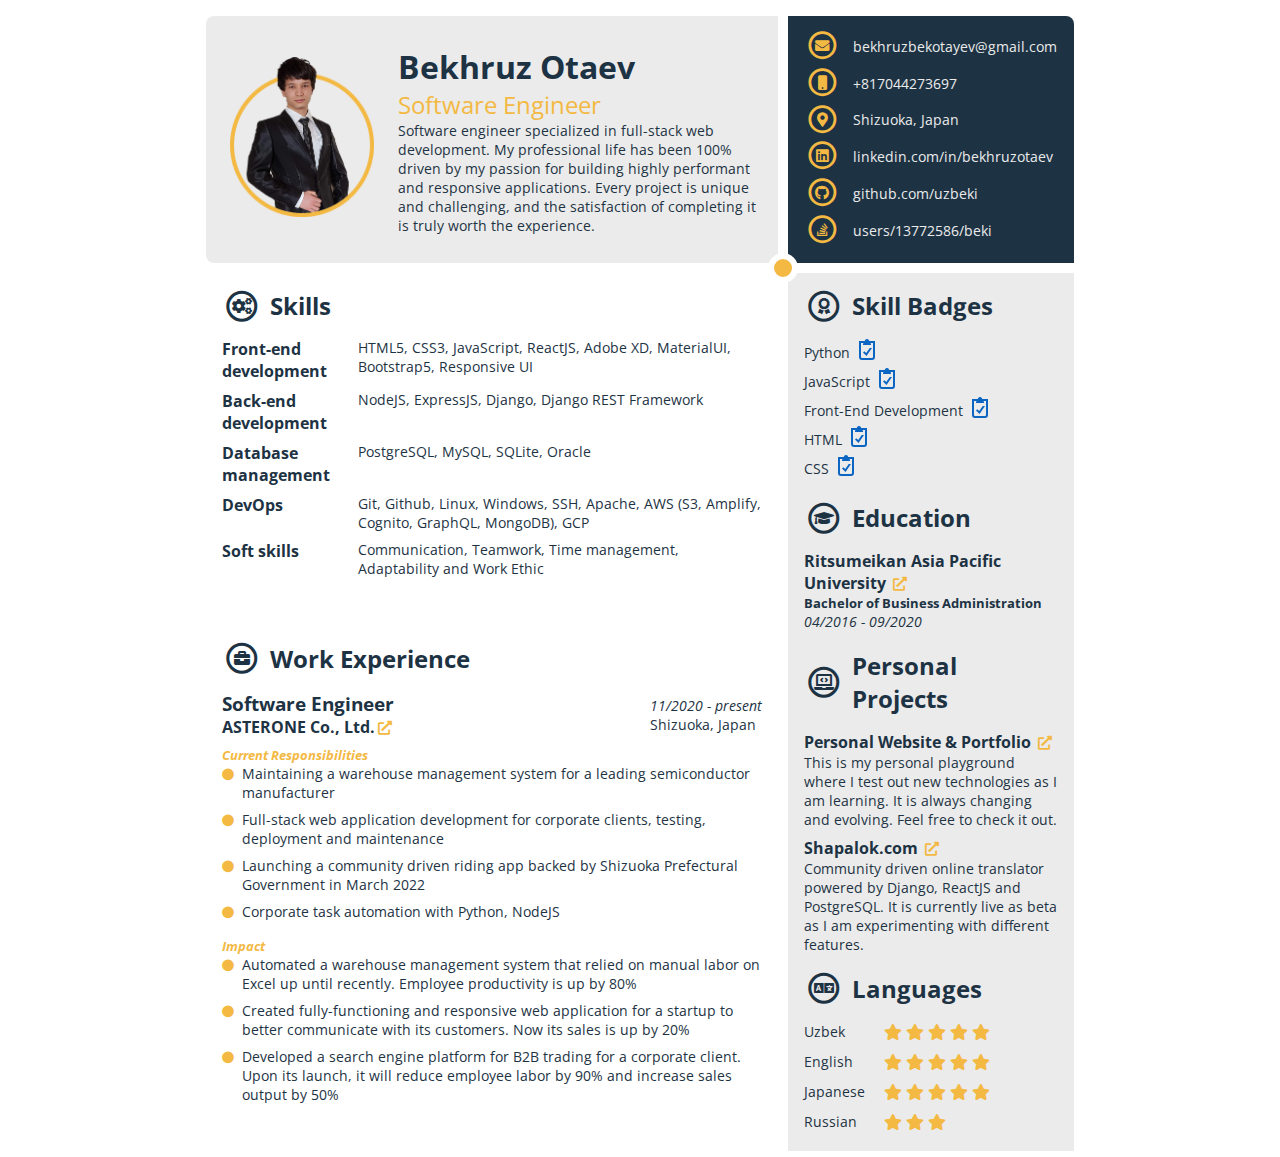
==== resume/index.html @ 45cd39f2 "resume added" ====
<!DOCTYPE html>
<html lang="en">

  <head>
    <meta charset="UTF-8">
    <meta http-equiv="X-UA-Compatible" content="IE=edge">
    <meta name="viewport" content="width=device-width, initial-scale=1.0">
    <link rel="stylesheet" href="styles.css">
    <link rel="stylesheet" media='screen' href="screen.css">
    <link rel="stylesheet" media="print" href="print.css" />
    <link rel="preconnect" href="https://fonts.googleapis.com">
    <link rel="preconnect" href="https://fonts.gstatic.com" crossorigin>
    <link href="https://fonts.googleapis.com/css2?family=Open+Sans:ital@0;1&display=swap" rel="stylesheet">
    <link rel="stylesheet" href="https://cdnjs.cloudflare.com/ajax/libs/font-awesome/5.15.4/css/all.min.css"
      integrity="sha512-1ycn6IcaQQ40/MKBW2W4Rhis/DbILU74C1vSrLJxCq57o941Ym01SwNsOMqvEBFlcgUa6xLiPY/NS5R+E6ztJQ=="
      crossorigin="anonymous" referrerpolicy="no-referrer" />
    <title>Resume</title>
  </head>

  <body>
    <main>
      <section id="top-left">
        <div class="avatar">
          <!-- <img src="assets/male-ava.jfif" alt="Bekhruz Otaev"> -->
          <img src="assets/beki_res.png" alt="Bekhruz Otaev">
        </div>
        <div class="intro">
          <h1>Bekhruz Otaev</h1>
          <h2>Software Engineer</h2>
          <p>Software engineer specialized in full-stack web development. My professional life has been 100% driven by
            my passion for building highly performant and responsive applications. Every project is unique and
            challenging, and the satisfaction of completing it is truly worth the experience. </p>
        </div>
      </section>
      <section id="top-right">
        <ul>
          <li>
            <span class="fa-stack" style="vertical-align: top;">
              <i class="far fa-circle fa-stack-2x"></i>
              <i class="fa-stack-1x fas fa-envelope"></i>
            </span>
            <a href="mailto:behruzbekotayev@gmail.com">bekhruzbekotayev@gmail.com</a>
          </li>
          <li>
            <span class="fa-stack" style="vertical-align: top;">
              <i class="far fa-circle fa-stack-2x"></i>
              <i class="fa-stack-1x fas fa-mobile"></i>
            </span>
            <a href="tel:+817044273697">+817044273697</a>
          </li>
          <li>
            <span class="fa-stack" style="vertical-align: top;">
              <i class="far fa-circle fa-stack-2x"></i>
              <i class="fa-stack-1x fas fa-map-marker-alt"></i>
            </span>
            <a target='_blank' href="https://goo.gl/maps/JwM4CLNgeMEKheoo6">Shizuoka, Japan</a>
          </li>
          <li>
            <span class="fa-stack" style="vertical-align: top;">
              <i class="far fa-circle fa-stack-2x"></i>
              <i class="fa-stack-1x fab fa-linkedin"></i>
            </span>
            <a target='_blank' href="https://www.linkedin.com/in/bekhruzotaev/">linkedin.com/in/bekhruzotaev</a>
          </li>
          <li>
            <span class="fa-stack" style="vertical-align: top;">
              <i class="far fa-circle fa-stack-2x"></i>
              <i class="fa-stack-1x fab fa-github"></i>
            </span>
            <a target='_blank' href="https://github.com/uzbeki">github.com/uzbeki</a>
          </li>
          <li>
            <span class="fa-stack" style="vertical-align: top;">
              <i class="far fa-circle fa-stack-2x"></i>
              <i class="fa-stack-1x fab fa-stack-overflow"></i>
            </span>
            <a target='_blank' href="https://stackoverflow.com/users/13772586/beki">users/13772586/beki</a>
          </li>
        </ul>
      </section>
      <section id="bottom-left">
        <div class="skills">
          <header>
            <span class="fa-stack" style="vertical-align: top;">
              <i class="far fa-circle fa-stack-2x"></i>
              <i class="fa-stack-1x fas fa-cogs"></i>
            </span>
            <h2>Skills</h2>
          </header>
          <ul>
            <li class="flex">
              <h4>Front-end development</h4>
              <p>HTML5, CSS3, JavaScript, ReactJS, Adobe XD, MaterialUI, Bootstrap5, Responsive UI</p>
            </li>
            <li class="flex">
              <h4>Back-end development</h4>
              <p>NodeJS, ExpressJS, Django, Django REST Framework</p>
            </li>
            <li class="flex">
              <h4>Database management</h4>
              <p>PostgreSQL, MySQL, SQLite, Oracle</p>
            </li>
            <li class="flex">
              <h4>DevOps</h4>
              <p>Git, Github, Linux, Windows, SSH, Apache, AWS (S3, Amplify, Cognito, GraphQL, MongoDB),
                GCP
              </p>
            </li>
            <li class="flex">
              <h4>Soft skills</h4>
              <p>Communication, Teamwork, Time management, Adaptability and Work Ethic</p>
            </li>
          </ul>
        </div>
        <div class="experiences">
          <header>
            <span class="fa-stack" style="vertical-align: top;">
              <i class="far fa-circle fa-stack-2x"></i>
              <i class="fa-stack-1x fas fa-briefcase"></i>
            </span>
            <h2>Work Experience</h2>
          </header>
          <div class="experience">
            <div class="flex-between">
              <div class="left">
                <h3>Software Engineer</h3>
                <h4><a href="http://asterone.co.jp" target='_blank'>ASTERONE Co., Ltd.</a><i
                    class="fas fa-external-link-alt fa-sm"></i></h4>
              </div>
              <div class="right">
                <div class="duration">
                  <time aria-label="startDate" datetime="2020-11-01">11/2020</time> -
                  <time aria-label="endDate" datetime="2021-11-27">present</time>
                </div>
                <p>Shizuoka, Japan</p>
              </div>
            </div>
            <div class="content">
              <div class="responsibilities">
                <h5>Current Responsibilities</h5>
                <ul>
                  <li><i class="fas fa-xs fa-circle"></i>
                    <p>Maintaining a warehouse management system for a leading semiconductor
                      manufacturer</p>
                  </li>
                  <li><i class="fas fa-xs fa-circle"></i>
                    <p>Full-stack web application development for corporate clients, testing,
                      deployment
                      and maintenance</p>
                  </li>
                  <li><i class="fas fa-xs fa-circle"></i>
                    <p>Launching a community driven riding app backed by Shizuoka Prefectural
                      Government
                      in March 2022</p>
                  </li>
                  <li><i class="fas fa-xs fa-circle"></i>
                    <p>Corporate task automation with Python, NodeJS</p>
                  </li>
                </ul>
              </div>
              <div class="impact">
                <h5>Impact</h5>
                <ul>
                  <li><i class="fas fa-xs fa-circle"></i>
                    <p>Automated a warehouse management system that relied on manual labor on Excel
                      up
                      until recently. Employee productivity is up by 80%</p>
                  </li>
                  <li><i class="fas fa-xs fa-circle"></i>
                    <p>Created fully-functioning and responsive web application for a startup to
                      better
                      communicate with its customers. Now its sales is up by 20%</p>
                  </li>
                  <li><i class="fas fa-xs fa-circle"></i>
                    <p>Developed a search engine platform for B2B trading for a corporate client.
                      Upon its launch, it will reduce employee labor by 90% and increase sales output
                      by 50%</p>
                  </li>
                </ul>
              </div>
            </div>
          </div>
        </div>
      </section>
      <section id="bottom-right">
        <div class="badges">
          <header>
            <span class="fa-stack" style="vertical-align: top;">
              <i class="far fa-circle fa-stack-2x"></i>
              <i class="fa-stack-1x fas fa-award"></i>
            </span>
            <h2>Skill Badges</h2>
          </header>
          <ul>
            <li>
              <p>Python</p>
              <span class="li-icon"><svg xmlns="http://www.w3.org/2000/svg" viewBox="0 0 24 24"
                  data-supported-dps="24x24" fill="currentColor" class="mercado-match" width="24" height="24"
                  focusable="false">
                  <path
                    d="M14.73 10H17l-5.5 8L8 14.5l1.34-1.34L11.21 15zM20 3v16a3 3 0 01-3 3H7a3 3 0 01-3-3V3h5.69l.52-1A2 2 0 0112 1a2 2 0 011.76 1l.52 1zm-2 2h-2.6l.6 1.1V7H8v-.9L8.6 5H6v14a1 1 0 001 1h10a1 1 0 001-1z">
                  </path>
                </svg>
              </span>
            </li>
            <li>
              <p>JavaScript</p>
              <span class="li-icon"><svg xmlns="http://www.w3.org/2000/svg" viewBox="0 0 24 24"
                  data-supported-dps="24x24" fill="currentColor" class="mercado-match" width="24" height="24"
                  focusable="false">
                  <path
                    d="M14.73 10H17l-5.5 8L8 14.5l1.34-1.34L11.21 15zM20 3v16a3 3 0 01-3 3H7a3 3 0 01-3-3V3h5.69l.52-1A2 2 0 0112 1a2 2 0 011.76 1l.52 1zm-2 2h-2.6l.6 1.1V7H8v-.9L8.6 5H6v14a1 1 0 001 1h10a1 1 0 001-1z">
                  </path>
                </svg>
              </span>
            </li>
            <li>
              <p>Front-End Development</p>
              <span class="li-icon"><svg xmlns="http://www.w3.org/2000/svg" viewBox="0 0 24 24"
                  data-supported-dps="24x24" fill="currentColor" class="mercado-match" width="24" height="24"
                  focusable="false">
                  <path
                    d="M14.73 10H17l-5.5 8L8 14.5l1.34-1.34L11.21 15zM20 3v16a3 3 0 01-3 3H7a3 3 0 01-3-3V3h5.69l.52-1A2 2 0 0112 1a2 2 0 011.76 1l.52 1zm-2 2h-2.6l.6 1.1V7H8v-.9L8.6 5H6v14a1 1 0 001 1h10a1 1 0 001-1z">
                  </path>
                </svg>
              </span>
            </li>
            <li>
              <p>HTML</p>
              <span class="li-icon"><svg xmlns="http://www.w3.org/2000/svg" viewBox="0 0 24 24"
                  data-supported-dps="24x24" fill="currentColor" class="mercado-match" width="24" height="24"
                  focusable="false">
                  <path
                    d="M14.73 10H17l-5.5 8L8 14.5l1.34-1.34L11.21 15zM20 3v16a3 3 0 01-3 3H7a3 3 0 01-3-3V3h5.69l.52-1A2 2 0 0112 1a2 2 0 011.76 1l.52 1zm-2 2h-2.6l.6 1.1V7H8v-.9L8.6 5H6v14a1 1 0 001 1h10a1 1 0 001-1z">
                  </path>
                </svg>
              </span>
            </li>
            <li>
              <p>CSS</p>
              <span class="li-icon"><svg xmlns="http://www.w3.org/2000/svg" viewBox="0 0 24 24"
                  data-supported-dps="24x24" fill="currentColor" class="mercado-match" width="24" height="24"
                  focusable="false">
                  <path
                    d="M14.73 10H17l-5.5 8L8 14.5l1.34-1.34L11.21 15zM20 3v16a3 3 0 01-3 3H7a3 3 0 01-3-3V3h5.69l.52-1A2 2 0 0112 1a2 2 0 011.76 1l.52 1zm-2 2h-2.6l.6 1.1V7H8v-.9L8.6 5H6v14a1 1 0 001 1h10a1 1 0 001-1z">
                  </path>
                </svg>
              </span>
            </li>
          </ul>
        </div>
        <div class="education">
          <header>
            <span class="fa-stack" style="vertical-align: top;">
              <i class="far fa-circle fa-stack-2x"></i>
              <i class="fa-stack-1x fas fa-graduation-cap"></i>
            </span>
            <h2>Education</h2>
          </header>
          <ul>
            <li>
              <h4>
                <a href="https://en.apu.ac.jp/home/" target='_blank'>Ritsumeikan Asia Pacific University</a>
                <i class="fas fa-external-link-alt fa-sm"></i>
              </h4>
              <h5>Bachelor of Business Administration</h5>
              <div class="duration">
                <time aria-label="startDate" datetime="2020-11-01">04/2016</time> -
                <time aria-label="endDate" datetime="2021-11-27">09/2020</time>
              </div>
            </li>
          </ul>
        </div>
        <div class="projects">
          <header>
            <span class="fa-stack" style="vertical-align: top;">
              <i class="far fa-circle fa-stack-2x"></i>
              <i class="fa-stack-1x fas fa-laptop-code"></i>
            </span>
            <h2>Personal Projects</h2>
          </header>
          <ul>
            <li>
              <h4>
                <a href="http://bekhruz.com" target='_blank'>Personal Website & Portfolio</a>
                <i class="fas fa-external-link-alt fa-sm"></i>
              </h4>
              <p>This is my personal playground where I test out new technologies as I am learning. It is always
                changing and evolving. Feel free to check it out.</p>
            </li>
            <li>
              <h4>
                <a href="http://shapalok.com" target='_blank'>Shapalok.com</a>
                <i class="fas fa-external-link-alt fa-sm"></i>
              </h4>
              <p>Community driven online translator powered by Django, ReactJS and PostgreSQL. It is currently live as
                beta as I am experimenting with different features.</p>
            </li>
          </ul>
        </div>
        <div class="languages">
          <header>
            <span class="fa-stack" style="vertical-align: top;">
              <i class="far fa-circle fa-stack-2x"></i>
              <i class="fa-stack-1x fas fa-language"></i>
            </span>
            <h2>Languages</h2>
          </header>
          <ul>
            <li>
              <p>Uzbek</p>
              <div class="stars">
                <i class="fas fa-star"></i>
                <i class="fas fa-star"></i>
                <i class="fas fa-star"></i>
                <i class="fas fa-star"></i>
                <i class="fas fa-star"></i>
              </div>
            </li>
            <li>
              <p>English</p>
              <div class="stars">
                <i class="fas fa-star"></i>
                <i class="fas fa-star"></i>
                <i class="fas fa-star"></i>
                <i class="fas fa-star"></i>
                <i class="fas fa-star"></i>
              </div>
            </li>
            <li>
              <p>Japanese</p>
              <div class="stars">
                <i class="fas fa-star"></i>
                <i class="fas fa-star"></i>
                <i class="fas fa-star"></i>
                <i class="fas fa-star"></i>
                <i class="fas fa-star"></i>
              </div>
            </li>
            <li>
              <p>Russian</p>
              <div class="stars">
                <i class="fas fa-star"></i>
                <i class="fas fa-star"></i>
                <i class="fas fa-star"></i>
              </div>
            </li>
          </ul>
        </div>
      </section>
    </main>
  </body>

</html>
---- resume/styles.css ----
/* css reset */
html,
body,
div,
span,
h1,
h2,
h3,
h4,
h5,
h6,
p,
a,
address,
img,
strong,
i,
ol,
ul,
li,
header,
section,
time
{
    margin: 0;
    padding: 0;
    border: 0;
    font-family: 'Open Sans', sans-serif;
    vertical-align: baseline;
    color: var(--text-darker);
}

*,
*:before,
*:after {
    box-sizing: border-box;
}

li {
    list-style: none;
}

a {
    text-decoration: none;
    color: inherit;
}

/* custom variables */
:root {
    --yellow: #F3B943;
    --light-grey: #EBEBEB;
    --dark-grey: #1D3344;
    --text-darker: #1D3344;
    --text-lighter: #838383;
    --tag-bg: #336699;
    --border-radius: 8px;
    --linkedin-color: #0a66c2;
    --space-big: 1rem;
    --font-small: 0.9rem;
}
:root[lang='ja']{
    font-size: 15px;
    font-family: 'Noto Serif JP', serif !important;
}

body {
    min-height: 100vh;
}

main {
    display: grid;
    grid-template-columns: 2fr 1fr;
    grid-template-rows: 22% 78%;
    padding: var(--space-big);
    gap: 10px;
    max-width: 900px;
    margin: 0 auto;
}

:root[lang='ja'] main{
    grid-template-rows: 24% 76%;
}
#top-left {
    display: flex;
    gap: var(--space-big);
    align-items: center;
    background-color: var(--light-grey);
    padding: var(--space-big);
    border-radius: var(--border-radius) 0 0 var(--border-radius);
    position: relative;
}

#top-left .avatar {}

#top-left .avatar img {
    width: 10rem;
    height: 10rem;
    /* border-radius: calc(var(--border-radius) * 2); */
    /* border: 3px solid var(--yellow); */
    object-fit: contain;
    
}

#top-left h1 {
    font-size: 2rem;
}

#top-left h2 {
    color: var(--yellow);
    font-weight: normal;
}

#top-left::after {
    content: '';
    display: block;
    border-radius: 50%;
    background-color: var(--yellow);
    width: 1.9rem;
    height: 1.9rem;
    position: absolute;
    border: 6px solid white;
    right: -3.5%;
    bottom: -8%;
    z-index: 1;
}


#top-right {
    background-color: var(--dark-grey);
    border-top-right-radius: var(--border-radius);
    padding: var(--space-big);
}

#top-right ul {
    display: flex;
    flex-direction: column;
    align-items: flex-start;
    gap: .5rem;
    font-size: var(--font-small);
}

#top-right ul li a {
    color: var(--light-grey);
}
#top-right ul li {
    display: flex;
    gap: 0.8rem;
    align-items: center;
}

#top-right i {
    color: var(--yellow);
}

#bottom-left {
    padding: var(--space-big);
    display: grid;
    gap: 2rem;
}

#bottom-left .skills {
    display: flex;
    flex-direction: column;
}

#bottom-left .skills ul {
    display: grid;
    gap: .5rem;
}
#bottom-left .skills .flex {
    display: flex;
    gap: 0.5rem;
    align-items: flex-start;
}

#bottom-left .content {
    display: grid;
    gap: var(--space-big);
}
.duration {
    font-size: var(--font-small);
    font-style: italic;
    /* color: var(--yellow); */
}
#bottom-left .content h5{
    font-style: italic;
    color: var(--yellow);
}
#bottom-left ul,
.projects ul {
    display: flex;
    flex-direction: column;
    gap: .5rem;
    
}
#bottom-left ul li{
    display: flex;
    gap: 0.5rem;
    align-items: baseline;
}
#bottom-left ul li i{
    color: var(--yellow);
}
#bottom-left ul li p{
    display: inline;
}
.experience {
    display: grid;
    gap: .5rem;
}
.flex-between{
    display: flex;
    justify-content: space-between;
    align-items: baseline;
}
.flex h4 {
    width: 8rem;
    flex-shrink: 0;
}

header {
    display: flex;
    gap: 0.5rem;
    align-items: center;
    margin-bottom: var(--space-big);
}
.fa-external-link-alt{
    margin: 0 .2rem;
    color: var(--yellow);
}




#bottom-right {
    background-color: var(--light-grey);
    padding: var(--space-big);
    display: grid;
    gap: var(--space-big);
}

#bottom-right .badges ul li {
    display: flex;
    gap: 0.3rem;
    align-items: center;
}

#bottom-right ul li svg {
    color: var(--linkedin-color);
}

#bottom-right .languages ul {
    display: grid;
    gap: 0.5rem;
}
#bottom-right .languages ul li{
    display: flex;
    align-items: center;
}
#bottom-right .languages ul li p{
    width: 5rem;
}
#bottom-right .languages ul li i{
    color: var(--yellow);
}

p {
    font-size: var(--font-small);
}
---- resume/screen.css ----
/* custom variables */
:root {
    font-size: 16px;
    
}
---- resume/print.css ----
/* custom variables */
:root {
    font-size: 14px;
}
#top-left::after {
    width: 2.3rem;
    right: -4.2%;
    bottom: -9%;
    height: 2.3rem;
}
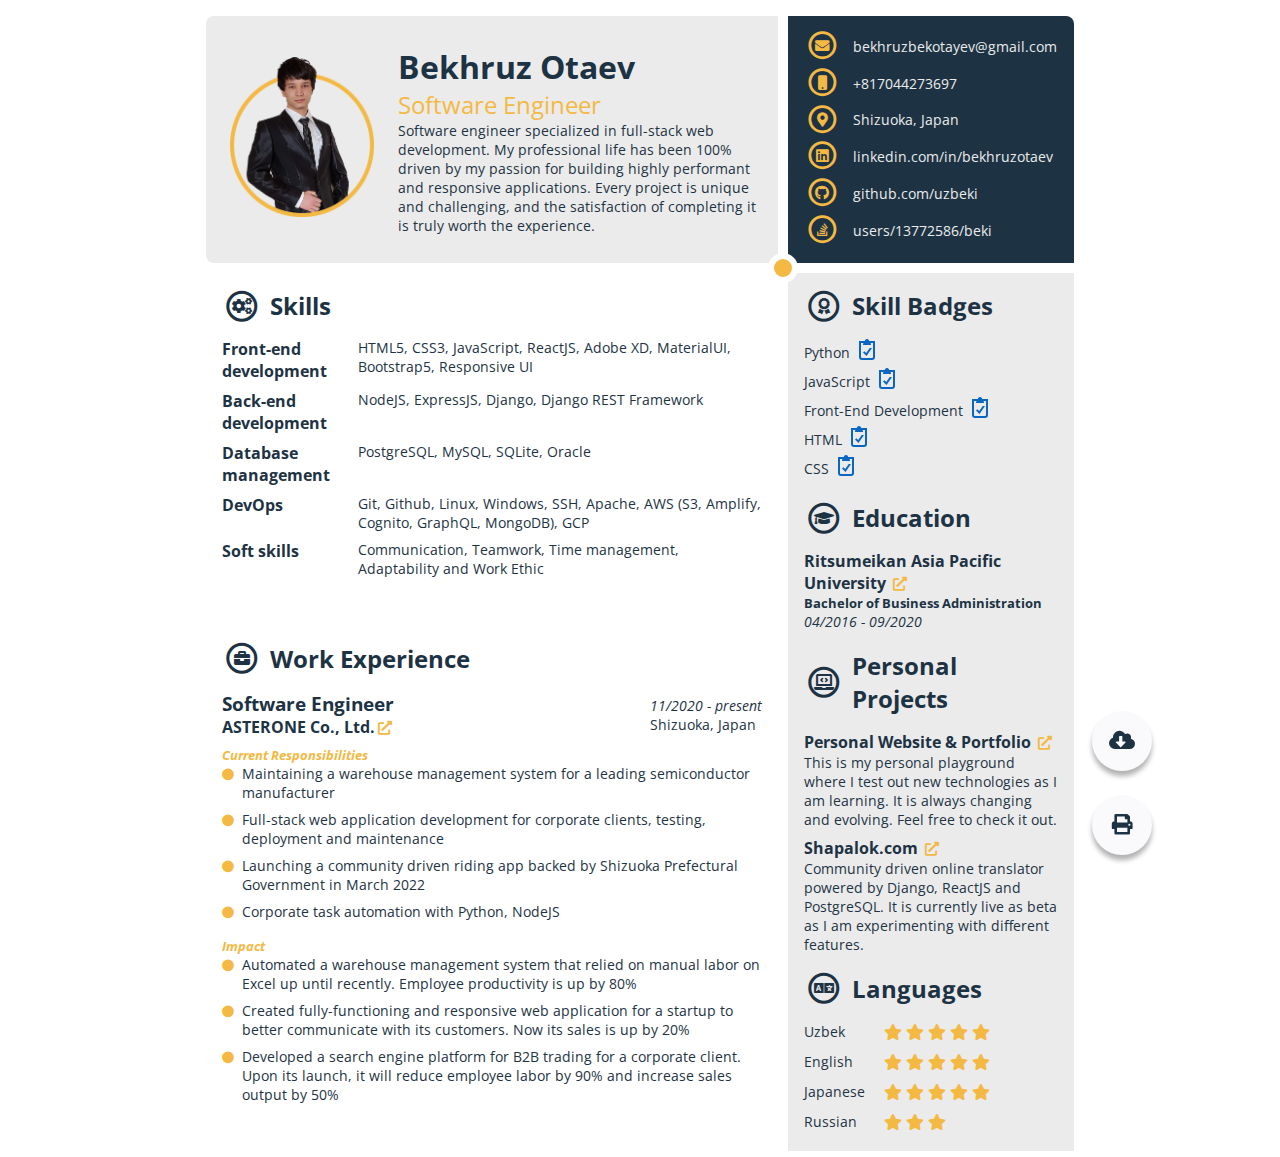
==== commit 50c17cb8: "resume page changed" ====
--- a/resume/index.html
+++ b/resume/index.html
@@ -1,354 +1,363 @@
-<!DOCTYPE html>
-<html lang="en">
-
-  <head>
-    <meta charset="UTF-8">
-    <meta http-equiv="X-UA-Compatible" content="IE=edge">
-    <meta name="viewport" content="width=device-width, initial-scale=1.0">
-    <link rel="stylesheet" href="styles.css">
-    <link rel="stylesheet" media='screen' href="screen.css">
-    <link rel="stylesheet" media="print" href="print.css" />
-    <link rel="preconnect" href="https://fonts.googleapis.com">
-    <link rel="preconnect" href="https://fonts.gstatic.com" crossorigin>
-    <link href="https://fonts.googleapis.com/css2?family=Open+Sans:ital@0;1&display=swap" rel="stylesheet">
-    <link rel="stylesheet" href="https://cdnjs.cloudflare.com/ajax/libs/font-awesome/5.15.4/css/all.min.css"
-      integrity="sha512-1ycn6IcaQQ40/MKBW2W4Rhis/DbILU74C1vSrLJxCq57o941Ym01SwNsOMqvEBFlcgUa6xLiPY/NS5R+E6ztJQ=="
-      crossorigin="anonymous" referrerpolicy="no-referrer" />
-    <title>Resume</title>
-  </head>
-
-  <body>
-    <main>
-      <section id="top-left">
-        <div class="avatar">
-          <!-- <img src="assets/male-ava.jfif" alt="Bekhruz Otaev"> -->
-          <img src="assets/beki_res.png" alt="Bekhruz Otaev">
-        </div>
-        <div class="intro">
-          <h1>Bekhruz Otaev</h1>
-          <h2>Software Engineer</h2>
-          <p>Software engineer specialized in full-stack web development. My professional life has been 100% driven by
-            my passion for building highly performant and responsive applications. Every project is unique and
-            challenging, and the satisfaction of completing it is truly worth the experience. </p>
-        </div>
-      </section>
-      <section id="top-right">
-        <ul>
-          <li>
-            <span class="fa-stack" style="vertical-align: top;">
-              <i class="far fa-circle fa-stack-2x"></i>
-              <i class="fa-stack-1x fas fa-envelope"></i>
-            </span>
-            <a href="mailto:behruzbekotayev@gmail.com">bekhruzbekotayev@gmail.com</a>
-          </li>
-          <li>
-            <span class="fa-stack" style="vertical-align: top;">
-              <i class="far fa-circle fa-stack-2x"></i>
-              <i class="fa-stack-1x fas fa-mobile"></i>
-            </span>
-            <a href="tel:+817044273697">+817044273697</a>
-          </li>
-          <li>
-            <span class="fa-stack" style="vertical-align: top;">
-              <i class="far fa-circle fa-stack-2x"></i>
-              <i class="fa-stack-1x fas fa-map-marker-alt"></i>
-            </span>
-            <a target='_blank' href="https://goo.gl/maps/JwM4CLNgeMEKheoo6">Shizuoka, Japan</a>
-          </li>
-          <li>
-            <span class="fa-stack" style="vertical-align: top;">
-              <i class="far fa-circle fa-stack-2x"></i>
-              <i class="fa-stack-1x fab fa-linkedin"></i>
-            </span>
-            <a target='_blank' href="https://www.linkedin.com/in/bekhruzotaev/">linkedin.com/in/bekhruzotaev</a>
-          </li>
-          <li>
-            <span class="fa-stack" style="vertical-align: top;">
-              <i class="far fa-circle fa-stack-2x"></i>
-              <i class="fa-stack-1x fab fa-github"></i>
-            </span>
-            <a target='_blank' href="https://github.com/uzbeki">github.com/uzbeki</a>
-          </li>
-          <li>
-            <span class="fa-stack" style="vertical-align: top;">
-              <i class="far fa-circle fa-stack-2x"></i>
-              <i class="fa-stack-1x fab fa-stack-overflow"></i>
-            </span>
-            <a target='_blank' href="https://stackoverflow.com/users/13772586/beki">users/13772586/beki</a>
-          </li>
-        </ul>
-      </section>
-      <section id="bottom-left">
-        <div class="skills">
-          <header>
-            <span class="fa-stack" style="vertical-align: top;">
-              <i class="far fa-circle fa-stack-2x"></i>
-              <i class="fa-stack-1x fas fa-cogs"></i>
-            </span>
-            <h2>Skills</h2>
-          </header>
-          <ul>
-            <li class="flex">
-              <h4>Front-end development</h4>
-              <p>HTML5, CSS3, JavaScript, ReactJS, Adobe XD, MaterialUI, Bootstrap5, Responsive UI</p>
-            </li>
-            <li class="flex">
-              <h4>Back-end development</h4>
-              <p>NodeJS, ExpressJS, Django, Django REST Framework</p>
-            </li>
-            <li class="flex">
-              <h4>Database management</h4>
-              <p>PostgreSQL, MySQL, SQLite, Oracle</p>
-            </li>
-            <li class="flex">
-              <h4>DevOps</h4>
-              <p>Git, Github, Linux, Windows, SSH, Apache, AWS (S3, Amplify, Cognito, GraphQL, MongoDB),
-                GCP
-              </p>
-            </li>
-            <li class="flex">
-              <h4>Soft skills</h4>
-              <p>Communication, Teamwork, Time management, Adaptability and Work Ethic</p>
-            </li>
-          </ul>
-        </div>
-        <div class="experiences">
-          <header>
-            <span class="fa-stack" style="vertical-align: top;">
-              <i class="far fa-circle fa-stack-2x"></i>
-              <i class="fa-stack-1x fas fa-briefcase"></i>
-            </span>
-            <h2>Work Experience</h2>
-          </header>
-          <div class="experience">
-            <div class="flex-between">
-              <div class="left">
-                <h3>Software Engineer</h3>
-                <h4><a href="http://asterone.co.jp" target='_blank'>ASTERONE Co., Ltd.</a><i
-                    class="fas fa-external-link-alt fa-sm"></i></h4>
-              </div>
-              <div class="right">
-                <div class="duration">
-                  <time aria-label="startDate" datetime="2020-11-01">11/2020</time> -
-                  <time aria-label="endDate" datetime="2021-11-27">present</time>
-                </div>
-                <p>Shizuoka, Japan</p>
-              </div>
-            </div>
-            <div class="content">
-              <div class="responsibilities">
-                <h5>Current Responsibilities</h5>
-                <ul>
-                  <li><i class="fas fa-xs fa-circle"></i>
-                    <p>Maintaining a warehouse management system for a leading semiconductor
-                      manufacturer</p>
-                  </li>
-                  <li><i class="fas fa-xs fa-circle"></i>
-                    <p>Full-stack web application development for corporate clients, testing,
-                      deployment
-                      and maintenance</p>
-                  </li>
-                  <li><i class="fas fa-xs fa-circle"></i>
-                    <p>Launching a community driven riding app backed by Shizuoka Prefectural
-                      Government
-                      in March 2022</p>
-                  </li>
-                  <li><i class="fas fa-xs fa-circle"></i>
-                    <p>Corporate task automation with Python, NodeJS</p>
-                  </li>
-                </ul>
-              </div>
-              <div class="impact">
-                <h5>Impact</h5>
-                <ul>
-                  <li><i class="fas fa-xs fa-circle"></i>
-                    <p>Automated a warehouse management system that relied on manual labor on Excel
-                      up
-                      until recently. Employee productivity is up by 80%</p>
-                  </li>
-                  <li><i class="fas fa-xs fa-circle"></i>
-                    <p>Created fully-functioning and responsive web application for a startup to
-                      better
-                      communicate with its customers. Now its sales is up by 20%</p>
-                  </li>
-                  <li><i class="fas fa-xs fa-circle"></i>
-                    <p>Developed a search engine platform for B2B trading for a corporate client.
-                      Upon its launch, it will reduce employee labor by 90% and increase sales output
-                      by 50%</p>
-                  </li>
-                </ul>
-              </div>
-            </div>
-          </div>
-        </div>
-      </section>
-      <section id="bottom-right">
-        <div class="badges">
-          <header>
-            <span class="fa-stack" style="vertical-align: top;">
-              <i class="far fa-circle fa-stack-2x"></i>
-              <i class="fa-stack-1x fas fa-award"></i>
-            </span>
-            <h2>Skill Badges</h2>
-          </header>
-          <ul>
-            <li>
-              <p>Python</p>
-              <span class="li-icon"><svg xmlns="http://www.w3.org/2000/svg" viewBox="0 0 24 24"
-                  data-supported-dps="24x24" fill="currentColor" class="mercado-match" width="24" height="24"
-                  focusable="false">
-                  <path
-                    d="M14.73 10H17l-5.5 8L8 14.5l1.34-1.34L11.21 15zM20 3v16a3 3 0 01-3 3H7a3 3 0 01-3-3V3h5.69l.52-1A2 2 0 0112 1a2 2 0 011.76 1l.52 1zm-2 2h-2.6l.6 1.1V7H8v-.9L8.6 5H6v14a1 1 0 001 1h10a1 1 0 001-1z">
-                  </path>
-                </svg>
-              </span>
-            </li>
-            <li>
-              <p>JavaScript</p>
-              <span class="li-icon"><svg xmlns="http://www.w3.org/2000/svg" viewBox="0 0 24 24"
-                  data-supported-dps="24x24" fill="currentColor" class="mercado-match" width="24" height="24"
-                  focusable="false">
-                  <path
-                    d="M14.73 10H17l-5.5 8L8 14.5l1.34-1.34L11.21 15zM20 3v16a3 3 0 01-3 3H7a3 3 0 01-3-3V3h5.69l.52-1A2 2 0 0112 1a2 2 0 011.76 1l.52 1zm-2 2h-2.6l.6 1.1V7H8v-.9L8.6 5H6v14a1 1 0 001 1h10a1 1 0 001-1z">
-                  </path>
-                </svg>
-              </span>
-            </li>
-            <li>
-              <p>Front-End Development</p>
-              <span class="li-icon"><svg xmlns="http://www.w3.org/2000/svg" viewBox="0 0 24 24"
-                  data-supported-dps="24x24" fill="currentColor" class="mercado-match" width="24" height="24"
-                  focusable="false">
-                  <path
-                    d="M14.73 10H17l-5.5 8L8 14.5l1.34-1.34L11.21 15zM20 3v16a3 3 0 01-3 3H7a3 3 0 01-3-3V3h5.69l.52-1A2 2 0 0112 1a2 2 0 011.76 1l.52 1zm-2 2h-2.6l.6 1.1V7H8v-.9L8.6 5H6v14a1 1 0 001 1h10a1 1 0 001-1z">
-                  </path>
-                </svg>
-              </span>
-            </li>
-            <li>
-              <p>HTML</p>
-              <span class="li-icon"><svg xmlns="http://www.w3.org/2000/svg" viewBox="0 0 24 24"
-                  data-supported-dps="24x24" fill="currentColor" class="mercado-match" width="24" height="24"
-                  focusable="false">
-                  <path
-                    d="M14.73 10H17l-5.5 8L8 14.5l1.34-1.34L11.21 15zM20 3v16a3 3 0 01-3 3H7a3 3 0 01-3-3V3h5.69l.52-1A2 2 0 0112 1a2 2 0 011.76 1l.52 1zm-2 2h-2.6l.6 1.1V7H8v-.9L8.6 5H6v14a1 1 0 001 1h10a1 1 0 001-1z">
-                  </path>
-                </svg>
-              </span>
-            </li>
-            <li>
-              <p>CSS</p>
-              <span class="li-icon"><svg xmlns="http://www.w3.org/2000/svg" viewBox="0 0 24 24"
-                  data-supported-dps="24x24" fill="currentColor" class="mercado-match" width="24" height="24"
-                  focusable="false">
-                  <path
-                    d="M14.73 10H17l-5.5 8L8 14.5l1.34-1.34L11.21 15zM20 3v16a3 3 0 01-3 3H7a3 3 0 01-3-3V3h5.69l.52-1A2 2 0 0112 1a2 2 0 011.76 1l.52 1zm-2 2h-2.6l.6 1.1V7H8v-.9L8.6 5H6v14a1 1 0 001 1h10a1 1 0 001-1z">
-                  </path>
-                </svg>
-              </span>
-            </li>
-          </ul>
-        </div>
-        <div class="education">
-          <header>
-            <span class="fa-stack" style="vertical-align: top;">
-              <i class="far fa-circle fa-stack-2x"></i>
-              <i class="fa-stack-1x fas fa-graduation-cap"></i>
-            </span>
-            <h2>Education</h2>
-          </header>
-          <ul>
-            <li>
-              <h4>
-                <a href="https://en.apu.ac.jp/home/" target='_blank'>Ritsumeikan Asia Pacific University</a>
-                <i class="fas fa-external-link-alt fa-sm"></i>
-              </h4>
-              <h5>Bachelor of Business Administration</h5>
-              <div class="duration">
-                <time aria-label="startDate" datetime="2020-11-01">04/2016</time> -
-                <time aria-label="endDate" datetime="2021-11-27">09/2020</time>
-              </div>
-            </li>
-          </ul>
-        </div>
-        <div class="projects">
-          <header>
-            <span class="fa-stack" style="vertical-align: top;">
-              <i class="far fa-circle fa-stack-2x"></i>
-              <i class="fa-stack-1x fas fa-laptop-code"></i>
-            </span>
-            <h2>Personal Projects</h2>
-          </header>
-          <ul>
-            <li>
-              <h4>
-                <a href="http://bekhruz.com" target='_blank'>Personal Website & Portfolio</a>
-                <i class="fas fa-external-link-alt fa-sm"></i>
-              </h4>
-              <p>This is my personal playground where I test out new technologies as I am learning. It is always
-                changing and evolving. Feel free to check it out.</p>
-            </li>
-            <li>
-              <h4>
-                <a href="http://shapalok.com" target='_blank'>Shapalok.com</a>
-                <i class="fas fa-external-link-alt fa-sm"></i>
-              </h4>
-              <p>Community driven online translator powered by Django, ReactJS and PostgreSQL. It is currently live as
-                beta as I am experimenting with different features.</p>
-            </li>
-          </ul>
-        </div>
-        <div class="languages">
-          <header>
-            <span class="fa-stack" style="vertical-align: top;">
-              <i class="far fa-circle fa-stack-2x"></i>
-              <i class="fa-stack-1x fas fa-language"></i>
-            </span>
-            <h2>Languages</h2>
-          </header>
-          <ul>
-            <li>
-              <p>Uzbek</p>
-              <div class="stars">
-                <i class="fas fa-star"></i>
-                <i class="fas fa-star"></i>
-                <i class="fas fa-star"></i>
-                <i class="fas fa-star"></i>
-                <i class="fas fa-star"></i>
-              </div>
-            </li>
-            <li>
-              <p>English</p>
-              <div class="stars">
-                <i class="fas fa-star"></i>
-                <i class="fas fa-star"></i>
-                <i class="fas fa-star"></i>
-                <i class="fas fa-star"></i>
-                <i class="fas fa-star"></i>
-              </div>
-            </li>
-            <li>
-              <p>Japanese</p>
-              <div class="stars">
-                <i class="fas fa-star"></i>
-                <i class="fas fa-star"></i>
-                <i class="fas fa-star"></i>
-                <i class="fas fa-star"></i>
-                <i class="fas fa-star"></i>
-              </div>
-            </li>
-            <li>
-              <p>Russian</p>
-              <div class="stars">
-                <i class="fas fa-star"></i>
-                <i class="fas fa-star"></i>
-                <i class="fas fa-star"></i>
-              </div>
-            </li>
-          </ul>
-        </div>
-      </section>
-    </main>
-  </body>
-
-</html>
+<!DOCTYPE html>
+<html lang="en">
+
+  <head>
+    <meta charset="UTF-8">
+    <meta http-equiv="X-UA-Compatible" content="IE=edge">
+    <meta name="viewport" content="width=device-width, initial-scale=1.0">
+    <link rel="stylesheet" href="styles.css">
+    <link rel="stylesheet" media='screen' href="screen.css">
+    <link rel="stylesheet" media="print" href="print.css" />
+    <link rel="preconnect" href="https://fonts.googleapis.com">
+    <link rel="preconnect" href="https://fonts.gstatic.com" crossorigin>
+    <link href="https://fonts.googleapis.com/css2?family=Open+Sans:ital@0;1&display=swap" rel="stylesheet">
+    <link rel="stylesheet" href="https://cdnjs.cloudflare.com/ajax/libs/font-awesome/5.15.4/css/all.min.css"
+      integrity="sha512-1ycn6IcaQQ40/MKBW2W4Rhis/DbILU74C1vSrLJxCq57o941Ym01SwNsOMqvEBFlcgUa6xLiPY/NS5R+E6ztJQ=="
+      crossorigin="anonymous" referrerpolicy="no-referrer" />
+    <title>Resume</title>
+  </head>
+
+  <body>
+    <main>
+      <section id="top-left">
+        <div class="avatar">
+          <!-- <img src="assets/male-ava.jfif" alt="Bekhruz Otaev"> -->
+          <img src="assets/beki_res.png" alt="Bekhruz Otaev">
+        </div>
+        <div class="intro">
+          <h1>Bekhruz Otaev</h1>
+          <h2>Software Engineer</h2>
+          <p>Software engineer specialized in full-stack web development. My professional life has been 100% driven by
+            my passion for building highly performant and responsive applications. Every project is unique and
+            challenging, and the satisfaction of completing it is truly worth the experience. </p>
+        </div>
+      </section>
+      <section id="top-right">
+        <ul>
+          <li>
+            <span class="fa-stack" style="vertical-align: top;">
+              <i class="far fa-circle fa-stack-2x"></i>
+              <i class="fa-stack-1x fas fa-envelope"></i>
+            </span>
+            <a href="mailto:behruzbekotayev@gmail.com">bekhruzbekotayev@gmail.com</a>
+          </li>
+          <li>
+            <span class="fa-stack" style="vertical-align: top;">
+              <i class="far fa-circle fa-stack-2x"></i>
+              <i class="fa-stack-1x fas fa-mobile"></i>
+            </span>
+            <a href="tel:+817044273697">+817044273697</a>
+          </li>
+          <li>
+            <span class="fa-stack" style="vertical-align: top;">
+              <i class="far fa-circle fa-stack-2x"></i>
+              <i class="fa-stack-1x fas fa-map-marker-alt"></i>
+            </span>
+            <a target='_blank' href="https://goo.gl/maps/JwM4CLNgeMEKheoo6">Shizuoka, Japan</a>
+          </li>
+          <li>
+            <span class="fa-stack" style="vertical-align: top;">
+              <i class="far fa-circle fa-stack-2x"></i>
+              <i class="fa-stack-1x fab fa-linkedin"></i>
+            </span>
+            <a target='_blank' href="https://www.linkedin.com/in/bekhruzotaev/">linkedin.com/in/bekhruzotaev</a>
+          </li>
+          <li>
+            <span class="fa-stack" style="vertical-align: top;">
+              <i class="far fa-circle fa-stack-2x"></i>
+              <i class="fa-stack-1x fab fa-github"></i>
+            </span>
+            <a target='_blank' href="https://github.com/uzbeki">github.com/uzbeki</a>
+          </li>
+          <li>
+            <span class="fa-stack" style="vertical-align: top;">
+              <i class="far fa-circle fa-stack-2x"></i>
+              <i class="fa-stack-1x fab fa-stack-overflow"></i>
+            </span>
+            <a target='_blank' href="https://stackoverflow.com/users/13772586/beki">users/13772586/beki</a>
+          </li>
+        </ul>
+      </section>
+      <section id="bottom-left">
+        <div class="skills">
+          <header>
+            <span class="fa-stack" style="vertical-align: top;">
+              <i class="far fa-circle fa-stack-2x"></i>
+              <i class="fa-stack-1x fas fa-cogs"></i>
+            </span>
+            <h2>Skills</h2>
+          </header>
+          <ul>
+            <li class="flex">
+              <h4>Front-end development</h4>
+              <p>HTML5, CSS3, JavaScript, ReactJS, Adobe XD, MaterialUI, Bootstrap5, Responsive UI</p>
+            </li>
+            <li class="flex">
+              <h4>Back-end development</h4>
+              <p>NodeJS, ExpressJS, Django, Django REST Framework</p>
+            </li>
+            <li class="flex">
+              <h4>Database management</h4>
+              <p>PostgreSQL, MySQL, SQLite, Oracle</p>
+            </li>
+            <li class="flex">
+              <h4>DevOps</h4>
+              <p>Git, Github, Linux, Windows, SSH, Apache, AWS (S3, Amplify, Cognito, GraphQL, MongoDB),
+                GCP
+              </p>
+            </li>
+            <li class="flex">
+              <h4>Soft skills</h4>
+              <p>Communication, Teamwork, Time management, Adaptability and Work Ethic</p>
+            </li>
+          </ul>
+        </div>
+        <div class="experiences">
+          <header>
+            <span class="fa-stack" style="vertical-align: top;">
+              <i class="far fa-circle fa-stack-2x"></i>
+              <i class="fa-stack-1x fas fa-briefcase"></i>
+            </span>
+            <h2>Work Experience</h2>
+          </header>
+          <div class="experience">
+            <div class="flex-between">
+              <div class="left">
+                <h3>Software Engineer</h3>
+                <h4><a href="http://asterone.co.jp" target='_blank'>ASTERONE Co., Ltd.</a><i
+                    class="fas fa-external-link-alt fa-sm"></i></h4>
+              </div>
+              <div class="right">
+                <div class="duration">
+                  <time aria-label="startDate" datetime="2020-11-01">11/2020</time> -
+                  <time aria-label="endDate" datetime="2021-11-27">present</time>
+                </div>
+                <p>Shizuoka, Japan</p>
+              </div>
+            </div>
+            <div class="content">
+              <div class="responsibilities">
+                <h5>Current Responsibilities</h5>
+                <ul>
+                  <li><i class="fas fa-xs fa-circle"></i>
+                    <p>Maintaining a warehouse management system for a leading semiconductor
+                      manufacturer</p>
+                  </li>
+                  <li><i class="fas fa-xs fa-circle"></i>
+                    <p>Full-stack web application development for corporate clients, testing,
+                      deployment
+                      and maintenance</p>
+                  </li>
+                  <li><i class="fas fa-xs fa-circle"></i>
+                    <p>Launching a community driven riding app backed by Shizuoka Prefectural
+                      Government
+                      in March 2022</p>
+                  </li>
+                  <li><i class="fas fa-xs fa-circle"></i>
+                    <p>Corporate task automation with Python, NodeJS</p>
+                  </li>
+                </ul>
+              </div>
+              <div class="impact">
+                <h5>Impact</h5>
+                <ul>
+                  <li><i class="fas fa-xs fa-circle"></i>
+                    <p>Automated a warehouse management system that relied on manual labor on Excel
+                      up
+                      until recently. Employee productivity is up by 80%</p>
+                  </li>
+                  <li><i class="fas fa-xs fa-circle"></i>
+                    <p>Created fully-functioning and responsive web application for a startup to
+                      better
+                      communicate with its customers. Now its sales is up by 20%</p>
+                  </li>
+                  <li><i class="fas fa-xs fa-circle"></i>
+                    <p>Developed a search engine platform for B2B trading for a corporate client.
+                      Upon its launch, it will reduce employee labor by 90% and increase sales output
+                      by 50%</p>
+                  </li>
+                </ul>
+              </div>
+            </div>
+          </div>
+        </div>
+      </section>
+      <section id="bottom-right">
+        <div class="badges">
+          <header>
+            <span class="fa-stack" style="vertical-align: top;">
+              <i class="far fa-circle fa-stack-2x"></i>
+              <i class="fa-stack-1x fas fa-award"></i>
+            </span>
+            <h2>Skill Badges</h2>
+          </header>
+          <ul>
+            <li>
+              <p>Python</p>
+              <span class="li-icon"><svg xmlns="http://www.w3.org/2000/svg" viewBox="0 0 24 24"
+                  data-supported-dps="24x24" fill="currentColor" class="mercado-match" width="24" height="24"
+                  focusable="false">
+                  <path
+                    d="M14.73 10H17l-5.5 8L8 14.5l1.34-1.34L11.21 15zM20 3v16a3 3 0 01-3 3H7a3 3 0 01-3-3V3h5.69l.52-1A2 2 0 0112 1a2 2 0 011.76 1l.52 1zm-2 2h-2.6l.6 1.1V7H8v-.9L8.6 5H6v14a1 1 0 001 1h10a1 1 0 001-1z">
+                  </path>
+                </svg>
+              </span>
+            </li>
+            <li>
+              <p>JavaScript</p>
+              <span class="li-icon"><svg xmlns="http://www.w3.org/2000/svg" viewBox="0 0 24 24"
+                  data-supported-dps="24x24" fill="currentColor" class="mercado-match" width="24" height="24"
+                  focusable="false">
+                  <path
+                    d="M14.73 10H17l-5.5 8L8 14.5l1.34-1.34L11.21 15zM20 3v16a3 3 0 01-3 3H7a3 3 0 01-3-3V3h5.69l.52-1A2 2 0 0112 1a2 2 0 011.76 1l.52 1zm-2 2h-2.6l.6 1.1V7H8v-.9L8.6 5H6v14a1 1 0 001 1h10a1 1 0 001-1z">
+                  </path>
+                </svg>
+              </span>
+            </li>
+            <li>
+              <p>Front-End Development</p>
+              <span class="li-icon"><svg xmlns="http://www.w3.org/2000/svg" viewBox="0 0 24 24"
+                  data-supported-dps="24x24" fill="currentColor" class="mercado-match" width="24" height="24"
+                  focusable="false">
+                  <path
+                    d="M14.73 10H17l-5.5 8L8 14.5l1.34-1.34L11.21 15zM20 3v16a3 3 0 01-3 3H7a3 3 0 01-3-3V3h5.69l.52-1A2 2 0 0112 1a2 2 0 011.76 1l.52 1zm-2 2h-2.6l.6 1.1V7H8v-.9L8.6 5H6v14a1 1 0 001 1h10a1 1 0 001-1z">
+                  </path>
+                </svg>
+              </span>
+            </li>
+            <li>
+              <p>HTML</p>
+              <span class="li-icon"><svg xmlns="http://www.w3.org/2000/svg" viewBox="0 0 24 24"
+                  data-supported-dps="24x24" fill="currentColor" class="mercado-match" width="24" height="24"
+                  focusable="false">
+                  <path
+                    d="M14.73 10H17l-5.5 8L8 14.5l1.34-1.34L11.21 15zM20 3v16a3 3 0 01-3 3H7a3 3 0 01-3-3V3h5.69l.52-1A2 2 0 0112 1a2 2 0 011.76 1l.52 1zm-2 2h-2.6l.6 1.1V7H8v-.9L8.6 5H6v14a1 1 0 001 1h10a1 1 0 001-1z">
+                  </path>
+                </svg>
+              </span>
+            </li>
+            <li>
+              <p>CSS</p>
+              <span class="li-icon"><svg xmlns="http://www.w3.org/2000/svg" viewBox="0 0 24 24"
+                  data-supported-dps="24x24" fill="currentColor" class="mercado-match" width="24" height="24"
+                  focusable="false">
+                  <path
+                    d="M14.73 10H17l-5.5 8L8 14.5l1.34-1.34L11.21 15zM20 3v16a3 3 0 01-3 3H7a3 3 0 01-3-3V3h5.69l.52-1A2 2 0 0112 1a2 2 0 011.76 1l.52 1zm-2 2h-2.6l.6 1.1V7H8v-.9L8.6 5H6v14a1 1 0 001 1h10a1 1 0 001-1z">
+                  </path>
+                </svg>
+              </span>
+            </li>
+          </ul>
+        </div>
+        <div class="education">
+          <header>
+            <span class="fa-stack" style="vertical-align: top;">
+              <i class="far fa-circle fa-stack-2x"></i>
+              <i class="fa-stack-1x fas fa-graduation-cap"></i>
+            </span>
+            <h2>Education</h2>
+          </header>
+          <ul>
+            <li>
+              <h4>
+                <a href="https://en.apu.ac.jp/home/" target='_blank'>Ritsumeikan Asia Pacific University</a>
+                <i class="fas fa-external-link-alt fa-sm"></i>
+              </h4>
+              <h5>Bachelor of Business Administration</h5>
+              <div class="duration">
+                <time aria-label="startDate" datetime="2020-11-01">04/2016</time> -
+                <time aria-label="endDate" datetime="2021-11-27">09/2020</time>
+              </div>
+            </li>
+          </ul>
+        </div>
+        <div class="projects">
+          <header>
+            <span class="fa-stack" style="vertical-align: top;">
+              <i class="far fa-circle fa-stack-2x"></i>
+              <i class="fa-stack-1x fas fa-laptop-code"></i>
+            </span>
+            <h2>Personal Projects</h2>
+          </header>
+          <ul>
+            <li>
+              <h4>
+                <a href="http://bekhruz.com" target='_blank'>Personal Website & Portfolio</a>
+                <i class="fas fa-external-link-alt fa-sm"></i>
+              </h4>
+              <p>This is my personal playground where I test out new technologies as I am learning. It is always
+                changing and evolving. Feel free to check it out.</p>
+            </li>
+            <li>
+              <h4>
+                <a href="http://shapalok.com" target='_blank'>Shapalok.com</a>
+                <i class="fas fa-external-link-alt fa-sm"></i>
+              </h4>
+              <p>Community driven online translator powered by Django, ReactJS and PostgreSQL. It is currently live as
+                beta as I am experimenting with different features.</p>
+            </li>
+          </ul>
+        </div>
+        <div class="languages">
+          <header>
+            <span class="fa-stack" style="vertical-align: top;">
+              <i class="far fa-circle fa-stack-2x"></i>
+              <i class="fa-stack-1x fas fa-language"></i>
+            </span>
+            <h2>Languages</h2>
+          </header>
+          <ul>
+            <li>
+              <p>Uzbek</p>
+              <div class="stars">
+                <i class="fas fa-star"></i>
+                <i class="fas fa-star"></i>
+                <i class="fas fa-star"></i>
+                <i class="fas fa-star"></i>
+                <i class="fas fa-star"></i>
+              </div>
+            </li>
+            <li>
+              <p>English</p>
+              <div class="stars">
+                <i class="fas fa-star"></i>
+                <i class="fas fa-star"></i>
+                <i class="fas fa-star"></i>
+                <i class="fas fa-star"></i>
+                <i class="fas fa-star"></i>
+              </div>
+            </li>
+            <li>
+              <p>Japanese</p>
+              <div class="stars">
+                <i class="fas fa-star"></i>
+                <i class="fas fa-star"></i>
+                <i class="fas fa-star"></i>
+                <i class="fas fa-star"></i>
+                <i class="fas fa-star"></i>
+              </div>
+            </li>
+            <li>
+              <p>Russian</p>
+              <div class="stars">
+                <i class="fas fa-star"></i>
+                <i class="fas fa-star"></i>
+                <i class="fas fa-star"></i>
+              </div>
+            </li>
+          </ul>
+        </div>
+      </section>
+      <div class="floating_actions">
+        <a class="actions_btn btn" download="" href="./Resume.pdf">
+          <i class="fas fa-cloud-download-alt"></i>
+        </a>
+        <button class="actions_btn btn" onclick="setTimeout(()=>window.print(), 2000)">
+          <i class="fas fa-print"></i>
+        </button>
+      </div>
+    </main>
+    <script src="../js/common.js"></script>
+  </body>
+
+</html>
--- a/resume/styles.css
+++ b/resume/styles.css
@@ -1,269 +1,348 @@
-/* css reset */
-html,
-body,
-div,
-span,
-h1,
-h2,
-h3,
-h4,
-h5,
-h6,
-p,
-a,
-address,
-img,
-strong,
-i,
-ol,
-ul,
-li,
-header,
-section,
-time
-{
-    margin: 0;
-    padding: 0;
-    border: 0;
-    font-family: 'Open Sans', sans-serif;
-    vertical-align: baseline;
-    color: var(--text-darker);
-}
-
-*,
-*:before,
-*:after {
-    box-sizing: border-box;
-}
-
-li {
-    list-style: none;
-}
-
-a {
-    text-decoration: none;
-    color: inherit;
-}
-
-/* custom variables */
-:root {
-    --yellow: #F3B943;
-    --light-grey: #EBEBEB;
-    --dark-grey: #1D3344;
-    --text-darker: #1D3344;
-    --text-lighter: #838383;
-    --tag-bg: #336699;
-    --border-radius: 8px;
-    --linkedin-color: #0a66c2;
-    --space-big: 1rem;
-    --font-small: 0.9rem;
-}
-:root[lang='ja']{
-    font-size: 15px;
-    font-family: 'Noto Serif JP', serif !important;
-}
-
-body {
-    min-height: 100vh;
-}
-
-main {
-    display: grid;
-    grid-template-columns: 2fr 1fr;
-    grid-template-rows: 22% 78%;
-    padding: var(--space-big);
-    gap: 10px;
-    max-width: 900px;
-    margin: 0 auto;
-}
-
-:root[lang='ja'] main{
-    grid-template-rows: 24% 76%;
-}
-#top-left {
-    display: flex;
-    gap: var(--space-big);
-    align-items: center;
-    background-color: var(--light-grey);
-    padding: var(--space-big);
-    border-radius: var(--border-radius) 0 0 var(--border-radius);
-    position: relative;
-}
-
-#top-left .avatar {}
-
-#top-left .avatar img {
-    width: 10rem;
-    height: 10rem;
-    /* border-radius: calc(var(--border-radius) * 2); */
-    /* border: 3px solid var(--yellow); */
-    object-fit: contain;
-    
-}
-
-#top-left h1 {
-    font-size: 2rem;
-}
-
-#top-left h2 {
-    color: var(--yellow);
-    font-weight: normal;
-}
-
-#top-left::after {
-    content: '';
-    display: block;
-    border-radius: 50%;
-    background-color: var(--yellow);
-    width: 1.9rem;
-    height: 1.9rem;
-    position: absolute;
-    border: 6px solid white;
-    right: -3.5%;
-    bottom: -8%;
-    z-index: 1;
-}
-
-
-#top-right {
-    background-color: var(--dark-grey);
-    border-top-right-radius: var(--border-radius);
-    padding: var(--space-big);
-}
-
-#top-right ul {
-    display: flex;
-    flex-direction: column;
-    align-items: flex-start;
-    gap: .5rem;
-    font-size: var(--font-small);
-}
-
-#top-right ul li a {
-    color: var(--light-grey);
-}
-#top-right ul li {
-    display: flex;
-    gap: 0.8rem;
-    align-items: center;
-}
-
-#top-right i {
-    color: var(--yellow);
-}
-
-#bottom-left {
-    padding: var(--space-big);
-    display: grid;
-    gap: 2rem;
-}
-
-#bottom-left .skills {
-    display: flex;
-    flex-direction: column;
-}
-
-#bottom-left .skills ul {
-    display: grid;
-    gap: .5rem;
-}
-#bottom-left .skills .flex {
-    display: flex;
-    gap: 0.5rem;
-    align-items: flex-start;
-}
-
-#bottom-left .content {
-    display: grid;
-    gap: var(--space-big);
-}
-.duration {
-    font-size: var(--font-small);
-    font-style: italic;
-    /* color: var(--yellow); */
-}
-#bottom-left .content h5{
-    font-style: italic;
-    color: var(--yellow);
-}
-#bottom-left ul,
-.projects ul {
-    display: flex;
-    flex-direction: column;
-    gap: .5rem;
-    
-}
-#bottom-left ul li{
-    display: flex;
-    gap: 0.5rem;
-    align-items: baseline;
-}
-#bottom-left ul li i{
-    color: var(--yellow);
-}
-#bottom-left ul li p{
-    display: inline;
-}
-.experience {
-    display: grid;
-    gap: .5rem;
-}
-.flex-between{
-    display: flex;
-    justify-content: space-between;
-    align-items: baseline;
-}
-.flex h4 {
-    width: 8rem;
-    flex-shrink: 0;
-}
-
-header {
-    display: flex;
-    gap: 0.5rem;
-    align-items: center;
-    margin-bottom: var(--space-big);
-}
-.fa-external-link-alt{
-    margin: 0 .2rem;
-    color: var(--yellow);
-}
-
-
-
-
-#bottom-right {
-    background-color: var(--light-grey);
-    padding: var(--space-big);
-    display: grid;
-    gap: var(--space-big);
-}
-
-#bottom-right .badges ul li {
-    display: flex;
-    gap: 0.3rem;
-    align-items: center;
-}
-
-#bottom-right ul li svg {
-    color: var(--linkedin-color);
-}
-
-#bottom-right .languages ul {
-    display: grid;
-    gap: 0.5rem;
-}
-#bottom-right .languages ul li{
-    display: flex;
-    align-items: center;
-}
-#bottom-right .languages ul li p{
-    width: 5rem;
-}
-#bottom-right .languages ul li i{
-    color: var(--yellow);
-}
-
-p {
-    font-size: var(--font-small);
+/* css reset */
+html,
+body,
+div,
+span,
+h1,
+h2,
+h3,
+h4,
+h5,
+h6,
+p,
+a,
+address,
+img,
+strong,
+i,
+ol,
+ul,
+li,
+header,
+section,
+time {
+    margin: 0;
+    padding: 0;
+    border: 0;
+    font-family: 'Open Sans', sans-serif;
+    vertical-align: baseline;
+    color: var(--text-darker);
+}
+
+*,
+*:before,
+*:after {
+    box-sizing: border-box;
+}
+
+li {
+    list-style: none;
+}
+
+a {
+    text-decoration: none;
+    color: inherit;
+}
+
+/* custom variables */
+:root {
+    --yellow: #F3B943;
+    --light-grey: #EBEBEB;
+    --dark-grey: rgb(29, 51, 68);
+    --text-darker: #1D3344;
+    --text-lighter: #838383;
+    --tag-bg: #336699;
+    --border-radius: 8px;
+    --linkedin-color: rgb(10, 102, 194);
+    --space-big: 1rem;
+    --font-small: 0.9rem;
+}
+
+:root[lang='ja'] {
+    font-size: 15px;
+    font-family: 'Noto Serif JP', serif !important;
+}
+
+body {
+    min-height: 100vh;
+}
+
+main {
+    display: grid;
+    grid-template-columns: 2fr 1fr;
+    grid-template-rows: 22% 78%;
+    padding: var(--space-big);
+    gap: 10px;
+    max-width: 900px;
+    margin: 0 auto;
+}
+
+:root[lang='ja'] main {
+    grid-template-rows: 24% 76%;
+}
+
+#top-left {
+    display: flex;
+    gap: var(--space-big);
+    align-items: center;
+    background-color: var(--light-grey);
+    padding: var(--space-big);
+    border-radius: var(--border-radius) 0 0 var(--border-radius);
+    position: relative;
+}
+
+#top-left .avatar {}
+
+#top-left .avatar img {
+    width: 10rem;
+    height: 10rem;
+    /* border-radius: calc(var(--border-radius) * 2); */
+    /* border: 3px solid var(--yellow); */
+    object-fit: contain;
+
+}
+
+#top-left h1 {
+    font-size: 2rem;
+}
+
+#top-left h2 {
+    color: var(--yellow);
+    font-weight: normal;
+}
+
+#top-left::after {
+    content: '';
+    display: block;
+    border-radius: 50%;
+    background-color: var(--yellow);
+    width: 1.9rem;
+    height: 1.9rem;
+    position: absolute;
+    border: 6px solid white;
+    right: -3.5%;
+    bottom: -8%;
+    z-index: 1;
+}
+
+
+#top-right {
+    background-color: var(--dark-grey);
+    border-top-right-radius: var(--border-radius);
+    padding: var(--space-big);
+}
+
+#top-right ul {
+    display: flex;
+    flex-direction: column;
+    align-items: flex-start;
+    gap: .5rem;
+    font-size: var(--font-small);
+}
+
+#top-right ul li a {
+    color: var(--light-grey);
+}
+
+#top-right ul li {
+    display: flex;
+    gap: 0.8rem;
+    align-items: center;
+}
+
+#top-right i {
+    color: var(--yellow);
+}
+
+#bottom-left {
+    padding: var(--space-big);
+    display: grid;
+    gap: 2rem;
+}
+
+#bottom-left .skills {
+    display: flex;
+    flex-direction: column;
+}
+
+#bottom-left .skills ul {
+    display: grid;
+    gap: .5rem;
+}
+
+#bottom-left .skills .flex {
+    display: flex;
+    gap: 0.5rem;
+    align-items: flex-start;
+}
+
+#bottom-left .content {
+    display: grid;
+    gap: var(--space-big);
+}
+
+.duration {
+    font-size: var(--font-small);
+    font-style: italic;
+    /* color: var(--yellow); */
+}
+
+#bottom-left .content h5 {
+    font-style: italic;
+    color: var(--yellow);
+}
+
+#bottom-left ul,
+.projects ul {
+    display: flex;
+    flex-direction: column;
+    gap: .5rem;
+
+}
+
+#bottom-left ul li {
+    display: flex;
+    gap: 0.5rem;
+    align-items: baseline;
+}
+
+#bottom-left ul li i {
+    color: var(--yellow);
+}
+
+#bottom-left ul li p {
+    display: inline;
+}
+
+.experience {
+    display: grid;
+    gap: .5rem;
+}
+
+.flex-between {
+    display: flex;
+    justify-content: space-between;
+    align-items: baseline;
+}
+
+.flex h4 {
+    width: 8rem;
+    flex-shrink: 0;
+}
+
+header {
+    display: flex;
+    gap: 0.5rem;
+    align-items: center;
+    margin-bottom: var(--space-big);
+}
+
+.fa-external-link-alt {
+    margin: 0 .2rem;
+    color: var(--yellow);
+}
+
+
+
+
+#bottom-right {
+    background-color: var(--light-grey);
+    padding: var(--space-big);
+    display: grid;
+    gap: var(--space-big);
+}
+
+#bottom-right .badges ul li {
+    display: flex;
+    gap: 0.3rem;
+    align-items: center;
+}
+
+#bottom-right ul li svg {
+    color: var(--linkedin-color);
+}
+
+#bottom-right .languages ul {
+    display: grid;
+    gap: 0.5rem;
+}
+
+#bottom-right .languages ul li {
+    display: flex;
+    align-items: center;
+}
+
+#bottom-right .languages ul li p {
+    width: 5rem;
+}
+
+#bottom-right .languages ul li i {
+    color: var(--yellow);
+}
+
+p {
+    font-size: var(--font-small);
+}
+
+
+.floating_actions {
+    position: fixed;
+    right: 10%;
+    bottom: 5%;
+    display: flex;
+    flex-direction: column;
+    gap: 1.5rem;
+}
+
+.floating_actions .actions_btn {
+    box-sizing: content-box;
+    color: var(--dark-grey);
+    background-color: #fafafd;
+    border: 0.125rem solid transparent;
+    border-radius: 50%;
+    padding: 0.5rem;
+    display: grid;
+    place-content: center;
+    text-decoration: none;
+    width: 2.5rem;
+    height: 2.5rem;
+    font-size: 1.3rem;
+    outline: 0 solid;
+    transition: all .4s ease-out;
+    box-shadow: 0 0.25em 0.25em rgb(0 0 0 / 30%);
+    cursor: pointer;
+
+    position: relative;
+    overflow: hidden;
+    transition: all 400ms;
+}
+
+.floating_actions .actions_btn i {
+    color: inherit;
+}
+
+.floating_actions .actions_btn:hover,
+.floating_actions .actions_btn:active {
+    background-color: #fff;
+    color: var(--linkedin-color);
+    border-color: var(--linkedin-color);
+    transform: scale(1.2);
+    box-shadow: 0 0.5em 0.5em rgb(0 0 0 / 40%);
+}
+
+span.ripple {
+    /* injected by JS */
+    position: absolute;
+    border-radius: 50%;
+    transform: scale(0);
+    animation: ripple 600ms linear;
+    /* background-color: rgba(255, 255, 255, 0.7); */
+    background-color: rgba(29, 51, 68, 0.7);
+}
+
+@keyframes ripple {
+    to {
+        transform: scale(4);
+        opacity: 0;
+    }
 }--- a/resume/screen.css
+++ b/resume/screen.css
@@ -1,6 +1,6 @@
-/* custom variables */
-:root {
-    font-size: 16px;
-    
-}
-
+/* custom variables */
+:root {
+    font-size: 16px;
+    
+}
+
--- a/resume/print.css
+++ b/resume/print.css
@@ -1,10 +1,15 @@
-/* custom variables */
-:root {
-    font-size: 14px;
-}
-#top-left::after {
-    width: 2.3rem;
-    right: -4.2%;
-    bottom: -9%;
-    height: 2.3rem;
+/* custom variables */
+:root {
+    font-size: 14px;
+}
+#top-left::after {
+    width: 2.3rem;
+    right: -4.2%;
+    bottom: -9%;
+    height: 2.3rem;
+}
+
+/* dont display floating buttons */
+.floating_actions{
+    display: none;
 }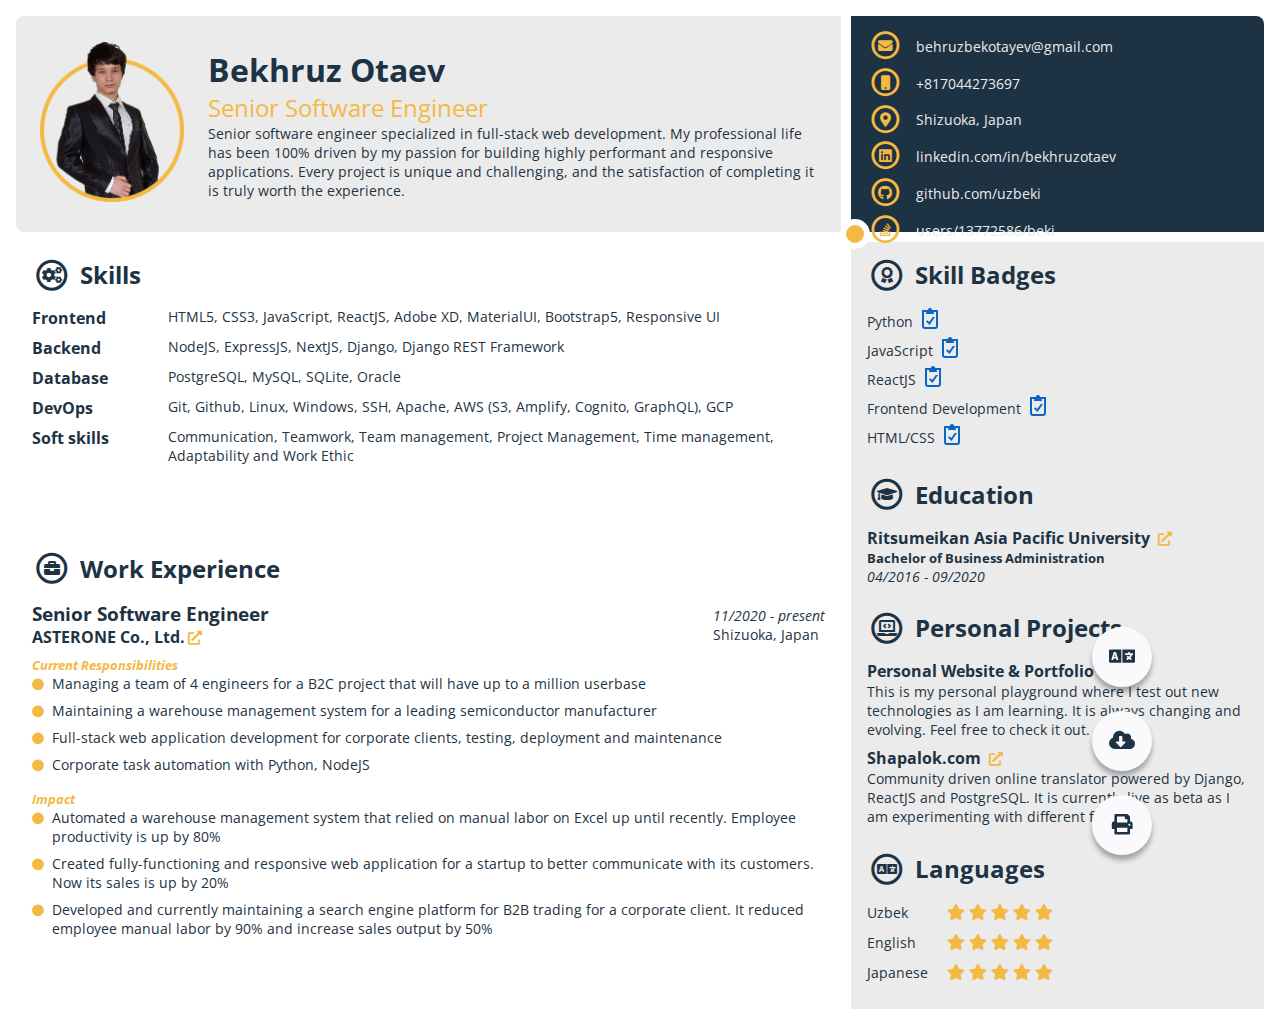
==== commit bb297140: "resume updated" ====
--- a/resume/index.html
+++ b/resume/index.html
@@ -1,363 +1,353 @@
-<!DOCTYPE html>
-<html lang="en">
-
-  <head>
-    <meta charset="UTF-8">
-    <meta http-equiv="X-UA-Compatible" content="IE=edge">
-    <meta name="viewport" content="width=device-width, initial-scale=1.0">
-    <link rel="stylesheet" href="styles.css">
-    <link rel="stylesheet" media='screen' href="screen.css">
-    <link rel="stylesheet" media="print" href="print.css" />
-    <link rel="preconnect" href="https://fonts.googleapis.com">
-    <link rel="preconnect" href="https://fonts.gstatic.com" crossorigin>
-    <link href="https://fonts.googleapis.com/css2?family=Open+Sans:ital@0;1&display=swap" rel="stylesheet">
-    <link rel="stylesheet" href="https://cdnjs.cloudflare.com/ajax/libs/font-awesome/5.15.4/css/all.min.css"
-      integrity="sha512-1ycn6IcaQQ40/MKBW2W4Rhis/DbILU74C1vSrLJxCq57o941Ym01SwNsOMqvEBFlcgUa6xLiPY/NS5R+E6ztJQ=="
-      crossorigin="anonymous" referrerpolicy="no-referrer" />
-    <title>Resume</title>
-  </head>
-
-  <body>
-    <main>
-      <section id="top-left">
-        <div class="avatar">
-          <!-- <img src="assets/male-ava.jfif" alt="Bekhruz Otaev"> -->
-          <img src="assets/beki_res.png" alt="Bekhruz Otaev">
-        </div>
-        <div class="intro">
-          <h1>Bekhruz Otaev</h1>
-          <h2>Software Engineer</h2>
-          <p>Software engineer specialized in full-stack web development. My professional life has been 100% driven by
-            my passion for building highly performant and responsive applications. Every project is unique and
-            challenging, and the satisfaction of completing it is truly worth the experience. </p>
-        </div>
-      </section>
-      <section id="top-right">
-        <ul>
-          <li>
-            <span class="fa-stack" style="vertical-align: top;">
-              <i class="far fa-circle fa-stack-2x"></i>
-              <i class="fa-stack-1x fas fa-envelope"></i>
-            </span>
-            <a href="mailto:behruzbekotayev@gmail.com">bekhruzbekotayev@gmail.com</a>
-          </li>
-          <li>
-            <span class="fa-stack" style="vertical-align: top;">
-              <i class="far fa-circle fa-stack-2x"></i>
-              <i class="fa-stack-1x fas fa-mobile"></i>
-            </span>
-            <a href="tel:+817044273697">+817044273697</a>
-          </li>
-          <li>
-            <span class="fa-stack" style="vertical-align: top;">
-              <i class="far fa-circle fa-stack-2x"></i>
-              <i class="fa-stack-1x fas fa-map-marker-alt"></i>
-            </span>
-            <a target='_blank' href="https://goo.gl/maps/JwM4CLNgeMEKheoo6">Shizuoka, Japan</a>
-          </li>
-          <li>
-            <span class="fa-stack" style="vertical-align: top;">
-              <i class="far fa-circle fa-stack-2x"></i>
-              <i class="fa-stack-1x fab fa-linkedin"></i>
-            </span>
-            <a target='_blank' href="https://www.linkedin.com/in/bekhruzotaev/">linkedin.com/in/bekhruzotaev</a>
-          </li>
-          <li>
-            <span class="fa-stack" style="vertical-align: top;">
-              <i class="far fa-circle fa-stack-2x"></i>
-              <i class="fa-stack-1x fab fa-github"></i>
-            </span>
-            <a target='_blank' href="https://github.com/uzbeki">github.com/uzbeki</a>
-          </li>
-          <li>
-            <span class="fa-stack" style="vertical-align: top;">
-              <i class="far fa-circle fa-stack-2x"></i>
-              <i class="fa-stack-1x fab fa-stack-overflow"></i>
-            </span>
-            <a target='_blank' href="https://stackoverflow.com/users/13772586/beki">users/13772586/beki</a>
-          </li>
-        </ul>
-      </section>
-      <section id="bottom-left">
-        <div class="skills">
-          <header>
-            <span class="fa-stack" style="vertical-align: top;">
-              <i class="far fa-circle fa-stack-2x"></i>
-              <i class="fa-stack-1x fas fa-cogs"></i>
-            </span>
-            <h2>Skills</h2>
-          </header>
-          <ul>
-            <li class="flex">
-              <h4>Front-end development</h4>
-              <p>HTML5, CSS3, JavaScript, ReactJS, Adobe XD, MaterialUI, Bootstrap5, Responsive UI</p>
-            </li>
-            <li class="flex">
-              <h4>Back-end development</h4>
-              <p>NodeJS, ExpressJS, Django, Django REST Framework</p>
-            </li>
-            <li class="flex">
-              <h4>Database management</h4>
-              <p>PostgreSQL, MySQL, SQLite, Oracle</p>
-            </li>
-            <li class="flex">
-              <h4>DevOps</h4>
-              <p>Git, Github, Linux, Windows, SSH, Apache, AWS (S3, Amplify, Cognito, GraphQL, MongoDB),
-                GCP
-              </p>
-            </li>
-            <li class="flex">
-              <h4>Soft skills</h4>
-              <p>Communication, Teamwork, Time management, Adaptability and Work Ethic</p>
-            </li>
-          </ul>
-        </div>
-        <div class="experiences">
-          <header>
-            <span class="fa-stack" style="vertical-align: top;">
-              <i class="far fa-circle fa-stack-2x"></i>
-              <i class="fa-stack-1x fas fa-briefcase"></i>
-            </span>
-            <h2>Work Experience</h2>
-          </header>
-          <div class="experience">
-            <div class="flex-between">
-              <div class="left">
-                <h3>Software Engineer</h3>
-                <h4><a href="http://asterone.co.jp" target='_blank'>ASTERONE Co., Ltd.</a><i
-                    class="fas fa-external-link-alt fa-sm"></i></h4>
-              </div>
-              <div class="right">
-                <div class="duration">
-                  <time aria-label="startDate" datetime="2020-11-01">11/2020</time> -
-                  <time aria-label="endDate" datetime="2021-11-27">present</time>
-                </div>
-                <p>Shizuoka, Japan</p>
-              </div>
-            </div>
-            <div class="content">
-              <div class="responsibilities">
-                <h5>Current Responsibilities</h5>
-                <ul>
-                  <li><i class="fas fa-xs fa-circle"></i>
-                    <p>Maintaining a warehouse management system for a leading semiconductor
-                      manufacturer</p>
-                  </li>
-                  <li><i class="fas fa-xs fa-circle"></i>
-                    <p>Full-stack web application development for corporate clients, testing,
-                      deployment
-                      and maintenance</p>
-                  </li>
-                  <li><i class="fas fa-xs fa-circle"></i>
-                    <p>Launching a community driven riding app backed by Shizuoka Prefectural
-                      Government
-                      in March 2022</p>
-                  </li>
-                  <li><i class="fas fa-xs fa-circle"></i>
-                    <p>Corporate task automation with Python, NodeJS</p>
-                  </li>
-                </ul>
-              </div>
-              <div class="impact">
-                <h5>Impact</h5>
-                <ul>
-                  <li><i class="fas fa-xs fa-circle"></i>
-                    <p>Automated a warehouse management system that relied on manual labor on Excel
-                      up
-                      until recently. Employee productivity is up by 80%</p>
-                  </li>
-                  <li><i class="fas fa-xs fa-circle"></i>
-                    <p>Created fully-functioning and responsive web application for a startup to
-                      better
-                      communicate with its customers. Now its sales is up by 20%</p>
-                  </li>
-                  <li><i class="fas fa-xs fa-circle"></i>
-                    <p>Developed a search engine platform for B2B trading for a corporate client.
-                      Upon its launch, it will reduce employee labor by 90% and increase sales output
-                      by 50%</p>
-                  </li>
-                </ul>
-              </div>
-            </div>
-          </div>
-        </div>
-      </section>
-      <section id="bottom-right">
-        <div class="badges">
-          <header>
-            <span class="fa-stack" style="vertical-align: top;">
-              <i class="far fa-circle fa-stack-2x"></i>
-              <i class="fa-stack-1x fas fa-award"></i>
-            </span>
-            <h2>Skill Badges</h2>
-          </header>
-          <ul>
-            <li>
-              <p>Python</p>
-              <span class="li-icon"><svg xmlns="http://www.w3.org/2000/svg" viewBox="0 0 24 24"
-                  data-supported-dps="24x24" fill="currentColor" class="mercado-match" width="24" height="24"
-                  focusable="false">
-                  <path
-                    d="M14.73 10H17l-5.5 8L8 14.5l1.34-1.34L11.21 15zM20 3v16a3 3 0 01-3 3H7a3 3 0 01-3-3V3h5.69l.52-1A2 2 0 0112 1a2 2 0 011.76 1l.52 1zm-2 2h-2.6l.6 1.1V7H8v-.9L8.6 5H6v14a1 1 0 001 1h10a1 1 0 001-1z">
-                  </path>
-                </svg>
-              </span>
-            </li>
-            <li>
-              <p>JavaScript</p>
-              <span class="li-icon"><svg xmlns="http://www.w3.org/2000/svg" viewBox="0 0 24 24"
-                  data-supported-dps="24x24" fill="currentColor" class="mercado-match" width="24" height="24"
-                  focusable="false">
-                  <path
-                    d="M14.73 10H17l-5.5 8L8 14.5l1.34-1.34L11.21 15zM20 3v16a3 3 0 01-3 3H7a3 3 0 01-3-3V3h5.69l.52-1A2 2 0 0112 1a2 2 0 011.76 1l.52 1zm-2 2h-2.6l.6 1.1V7H8v-.9L8.6 5H6v14a1 1 0 001 1h10a1 1 0 001-1z">
-                  </path>
-                </svg>
-              </span>
-            </li>
-            <li>
-              <p>Front-End Development</p>
-              <span class="li-icon"><svg xmlns="http://www.w3.org/2000/svg" viewBox="0 0 24 24"
-                  data-supported-dps="24x24" fill="currentColor" class="mercado-match" width="24" height="24"
-                  focusable="false">
-                  <path
-                    d="M14.73 10H17l-5.5 8L8 14.5l1.34-1.34L11.21 15zM20 3v16a3 3 0 01-3 3H7a3 3 0 01-3-3V3h5.69l.52-1A2 2 0 0112 1a2 2 0 011.76 1l.52 1zm-2 2h-2.6l.6 1.1V7H8v-.9L8.6 5H6v14a1 1 0 001 1h10a1 1 0 001-1z">
-                  </path>
-                </svg>
-              </span>
-            </li>
-            <li>
-              <p>HTML</p>
-              <span class="li-icon"><svg xmlns="http://www.w3.org/2000/svg" viewBox="0 0 24 24"
-                  data-supported-dps="24x24" fill="currentColor" class="mercado-match" width="24" height="24"
-                  focusable="false">
-                  <path
-                    d="M14.73 10H17l-5.5 8L8 14.5l1.34-1.34L11.21 15zM20 3v16a3 3 0 01-3 3H7a3 3 0 01-3-3V3h5.69l.52-1A2 2 0 0112 1a2 2 0 011.76 1l.52 1zm-2 2h-2.6l.6 1.1V7H8v-.9L8.6 5H6v14a1 1 0 001 1h10a1 1 0 001-1z">
-                  </path>
-                </svg>
-              </span>
-            </li>
-            <li>
-              <p>CSS</p>
-              <span class="li-icon"><svg xmlns="http://www.w3.org/2000/svg" viewBox="0 0 24 24"
-                  data-supported-dps="24x24" fill="currentColor" class="mercado-match" width="24" height="24"
-                  focusable="false">
-                  <path
-                    d="M14.73 10H17l-5.5 8L8 14.5l1.34-1.34L11.21 15zM20 3v16a3 3 0 01-3 3H7a3 3 0 01-3-3V3h5.69l.52-1A2 2 0 0112 1a2 2 0 011.76 1l.52 1zm-2 2h-2.6l.6 1.1V7H8v-.9L8.6 5H6v14a1 1 0 001 1h10a1 1 0 001-1z">
-                  </path>
-                </svg>
-              </span>
-            </li>
-          </ul>
-        </div>
-        <div class="education">
-          <header>
-            <span class="fa-stack" style="vertical-align: top;">
-              <i class="far fa-circle fa-stack-2x"></i>
-              <i class="fa-stack-1x fas fa-graduation-cap"></i>
-            </span>
-            <h2>Education</h2>
-          </header>
-          <ul>
-            <li>
-              <h4>
-                <a href="https://en.apu.ac.jp/home/" target='_blank'>Ritsumeikan Asia Pacific University</a>
-                <i class="fas fa-external-link-alt fa-sm"></i>
-              </h4>
-              <h5>Bachelor of Business Administration</h5>
-              <div class="duration">
-                <time aria-label="startDate" datetime="2020-11-01">04/2016</time> -
-                <time aria-label="endDate" datetime="2021-11-27">09/2020</time>
-              </div>
-            </li>
-          </ul>
-        </div>
-        <div class="projects">
-          <header>
-            <span class="fa-stack" style="vertical-align: top;">
-              <i class="far fa-circle fa-stack-2x"></i>
-              <i class="fa-stack-1x fas fa-laptop-code"></i>
-            </span>
-            <h2>Personal Projects</h2>
-          </header>
-          <ul>
-            <li>
-              <h4>
-                <a href="http://bekhruz.com" target='_blank'>Personal Website & Portfolio</a>
-                <i class="fas fa-external-link-alt fa-sm"></i>
-              </h4>
-              <p>This is my personal playground where I test out new technologies as I am learning. It is always
-                changing and evolving. Feel free to check it out.</p>
-            </li>
-            <li>
-              <h4>
-                <a href="http://shapalok.com" target='_blank'>Shapalok.com</a>
-                <i class="fas fa-external-link-alt fa-sm"></i>
-              </h4>
-              <p>Community driven online translator powered by Django, ReactJS and PostgreSQL. It is currently live as
-                beta as I am experimenting with different features.</p>
-            </li>
-          </ul>
-        </div>
-        <div class="languages">
-          <header>
-            <span class="fa-stack" style="vertical-align: top;">
-              <i class="far fa-circle fa-stack-2x"></i>
-              <i class="fa-stack-1x fas fa-language"></i>
-            </span>
-            <h2>Languages</h2>
-          </header>
-          <ul>
-            <li>
-              <p>Uzbek</p>
-              <div class="stars">
-                <i class="fas fa-star"></i>
-                <i class="fas fa-star"></i>
-                <i class="fas fa-star"></i>
-                <i class="fas fa-star"></i>
-                <i class="fas fa-star"></i>
-              </div>
-            </li>
-            <li>
-              <p>English</p>
-              <div class="stars">
-                <i class="fas fa-star"></i>
-                <i class="fas fa-star"></i>
-                <i class="fas fa-star"></i>
-                <i class="fas fa-star"></i>
-                <i class="fas fa-star"></i>
-              </div>
-            </li>
-            <li>
-              <p>Japanese</p>
-              <div class="stars">
-                <i class="fas fa-star"></i>
-                <i class="fas fa-star"></i>
-                <i class="fas fa-star"></i>
-                <i class="fas fa-star"></i>
-                <i class="fas fa-star"></i>
-              </div>
-            </li>
-            <li>
-              <p>Russian</p>
-              <div class="stars">
-                <i class="fas fa-star"></i>
-                <i class="fas fa-star"></i>
-                <i class="fas fa-star"></i>
-              </div>
-            </li>
-          </ul>
-        </div>
-      </section>
-      <div class="floating_actions">
-        <a class="actions_btn btn" download="" href="./Resume.pdf">
-          <i class="fas fa-cloud-download-alt"></i>
-        </a>
-        <button class="actions_btn btn" onclick="setTimeout(()=>window.print(), 2000)">
-          <i class="fas fa-print"></i>
-        </button>
-      </div>
-    </main>
-    <script src="../js/common.js"></script>
-  </body>
-
-</html>
+<!DOCTYPE html>
+<html lang="en">
+
+  <head>
+    <meta charset="UTF-8">
+    <meta http-equiv="X-UA-Compatible" content="IE=edge">
+    <meta name="viewport" content="width=device-width, initial-scale=1.0">
+    <link rel="stylesheet" href="styles.css">
+    <link rel="stylesheet" media='screen' href="screen.css">
+    <link rel="stylesheet" media="print" href="print.css" />
+    <link rel="preconnect" href="https://fonts.googleapis.com">
+    <link rel="preconnect" href="https://fonts.gstatic.com" crossorigin>
+    <link href="https://fonts.googleapis.com/css2?family=Open+Sans:ital@0;1&display=swap" rel="stylesheet">
+    <link rel="stylesheet" href="https://cdnjs.cloudflare.com/ajax/libs/font-awesome/5.15.4/css/all.min.css"
+      integrity="sha512-1ycn6IcaQQ40/MKBW2W4Rhis/DbILU74C1vSrLJxCq57o941Ym01SwNsOMqvEBFlcgUa6xLiPY/NS5R+E6ztJQ=="
+      crossorigin="anonymous" referrerpolicy="no-referrer" />
+    <title>Resume | Bekhruz Otaev</title>
+  </head>
+
+  <body>
+    <main>
+      <section id="top-left">
+        <div class="avatar">
+          <!-- <img src="assets/male-ava.jfif" alt="Bekhruz Otaev"> -->
+          <img src="assets/beki_res.png" alt="Bekhruz Otaev">
+        </div>
+        <div class="intro">
+          <h1>Bekhruz Otaev</h1>
+          <h2>Senior Software Engineer</h2>
+          <p>Senior software engineer specialized in full-stack web development. My professional life has been 100%
+            driven by
+            my passion for building highly performant and responsive applications. Every project is unique and
+            challenging, and the satisfaction of completing it is truly worth the experience. </p>
+        </div>
+      </section>
+      <section id="top-right">
+        <ul>
+          <li>
+            <span class="fa-stack" style="vertical-align: top;">
+              <i class="far fa-circle fa-stack-2x"></i>
+              <i class="fa-stack-1x fas fa-envelope"></i>
+            </span>
+            <a href="mailto:behruzbekotayev@gmail.com">behruzbekotayev@gmail.com</a>
+          </li>
+          <li>
+            <span class="fa-stack" style="vertical-align: top;">
+              <i class="far fa-circle fa-stack-2x"></i>
+              <i class="fa-stack-1x fas fa-mobile"></i>
+            </span>
+            <a href="tel:+817044273697">+817044273697</a>
+          </li>
+          <li>
+            <span class="fa-stack" style="vertical-align: top;">
+              <i class="far fa-circle fa-stack-2x"></i>
+              <i class="fa-stack-1x fas fa-map-marker-alt"></i>
+            </span>
+            <a target='_blank' href="https://goo.gl/maps/JwM4CLNgeMEKheoo6">Shizuoka, Japan</a>
+          </li>
+          <li>
+            <span class="fa-stack" style="vertical-align: top;">
+              <i class="far fa-circle fa-stack-2x"></i>
+              <i class="fa-stack-1x fab fa-linkedin"></i>
+            </span>
+            <a target='_blank' href="https://www.linkedin.com/in/bekhruzotaev/">linkedin.com/in/bekhruzotaev</a>
+          </li>
+          <li>
+            <span class="fa-stack" style="vertical-align: top;">
+              <i class="far fa-circle fa-stack-2x"></i>
+              <i class="fa-stack-1x fab fa-github"></i>
+            </span>
+            <a target='_blank' href="https://github.com/uzbeki">github.com/uzbeki</a>
+          </li>
+          <li>
+            <span class="fa-stack" style="vertical-align: top;">
+              <i class="far fa-circle fa-stack-2x"></i>
+              <i class="fa-stack-1x fab fa-stack-overflow"></i>
+            </span>
+            <a target='_blank' href="https://stackoverflow.com/users/13772586/beki">users/13772586/beki</a>
+          </li>
+        </ul>
+      </section>
+      <section id="bottom-left">
+        <div class="skills">
+          <header>
+            <span class="fa-stack" style="vertical-align: top;">
+              <i class="far fa-circle fa-stack-2x"></i>
+              <i class="fa-stack-1x fas fa-cogs"></i>
+            </span>
+            <h2>Skills</h2>
+          </header>
+          <ul>
+            <li class="flex">
+              <h4>Frontend</h4>
+              <p>HTML5, CSS3, JavaScript, ReactJS, Adobe XD, MaterialUI, Bootstrap5, Responsive UI</p>
+            </li>
+            <li class="flex">
+              <h4>Backend</h4>
+              <p>NodeJS, ExpressJS, NextJS, Django, Django REST Framework</p>
+            </li>
+            <li class="flex">
+              <h4>Database</h4>
+              <p>PostgreSQL, MySQL, SQLite, Oracle</p>
+            </li>
+            <li class="flex">
+              <h4>DevOps</h4>
+              <p>Git, Github, Linux, Windows, SSH, Apache, AWS (S3, Amplify, Cognito, GraphQL), GCP
+              </p>
+            </li>
+            <li class="flex">
+              <h4>Soft skills</h4>
+              <p>Communication, Teamwork, Team management, Project Management, Time management, Adaptability and Work
+                Ethic</p>
+            </li>
+          </ul>
+        </div>
+        <div class="experiences">
+          <header>
+            <span class="fa-stack" style="vertical-align: top;">
+              <i class="far fa-circle fa-stack-2x"></i>
+              <i class="fa-stack-1x fas fa-briefcase"></i>
+            </span>
+            <h2>Work Experience</h2>
+          </header>
+          <div class="experience">
+            <div class="flex-between">
+              <div class="left">
+                <h3>Senior Software Engineer</h3>
+                <h4><a href="http://asterone.co.jp" target='_blank'>ASTERONE Co., Ltd.</a><i
+                    class="fas fa-external-link-alt fa-sm"></i></h4>
+              </div>
+              <div class="right">
+                <div class="duration">
+                  <time aria-label="startDate" datetime="2020-11-01">11/2020</time> -
+                  <time aria-label="endDate" datetime="2021-11-27">present</time>
+                </div>
+                <p>Shizuoka, Japan</p>
+              </div>
+            </div>
+            <div class="content">
+              <div class="responsibilities">
+                <h5>Current Responsibilities</h5>
+                <ul>
+                  <li><i class="fas fa-xs fa-circle"></i>
+                    <p>Managing a team of 4 engineers for a B2C project that will have up to a million userbase</p>
+                  </li>
+                  <li><i class="fas fa-xs fa-circle"></i>
+                    <p>Maintaining a warehouse management system for a leading semiconductor
+                      manufacturer</p>
+                  </li>
+                  <li><i class="fas fa-xs fa-circle"></i>
+                    <p>Full-stack web application development for corporate clients, testing, deployment and maintenance
+                    </p>
+                  </li>
+                  <li><i class="fas fa-xs fa-circle"></i>
+                    <p>Corporate task automation with Python, NodeJS</p>
+                  </li>
+                </ul>
+              </div>
+              <div class="impact">
+                <h5>Impact</h5>
+                <ul>
+                  <li><i class="fas fa-xs fa-circle"></i>
+                    <p>Automated a warehouse management system that relied on manual labor on Excel up until recently.
+                      Employee productivity is up by 80%</p>
+                  </li>
+                  <li><i class="fas fa-xs fa-circle"></i>
+                    <p>Created fully-functioning and responsive web application for a startup to better communicate with
+                      its customers. Now its sales is up by 20%</p>
+                  </li>
+                  <li><i class="fas fa-xs fa-circle"></i>
+                    <p>Developed and currently maintaining a search engine platform for B2B trading for a corporate
+                      client. It reduced employee manual labor by 90% and increase sales output by 50%</p>
+                  </li>
+                </ul>
+              </div>
+            </div>
+          </div>
+        </div>
+      </section>
+      <section id="bottom-right">
+        <div class="badges">
+          <header>
+            <span class="fa-stack" style="vertical-align: top;">
+              <i class="far fa-circle fa-stack-2x"></i>
+              <i class="fa-stack-1x fas fa-award"></i>
+            </span>
+            <h2>Skill Badges</h2>
+          </header>
+          <ul>
+            <li>
+              <p>Python</p>
+              <span class="li-icon"><svg xmlns="http://www.w3.org/2000/svg" viewBox="0 0 24 24"
+                  data-supported-dps="24x24" fill="currentColor" class="mercado-match" width="24" height="24"
+                  focusable="false">
+                  <path
+                    d="M14.73 10H17l-5.5 8L8 14.5l1.34-1.34L11.21 15zM20 3v16a3 3 0 01-3 3H7a3 3 0 01-3-3V3h5.69l.52-1A2 2 0 0112 1a2 2 0 011.76 1l.52 1zm-2 2h-2.6l.6 1.1V7H8v-.9L8.6 5H6v14a1 1 0 001 1h10a1 1 0 001-1z">
+                  </path>
+                </svg>
+              </span>
+            </li>
+            <li>
+              <p>JavaScript</p>
+              <span class="li-icon"><svg xmlns="http://www.w3.org/2000/svg" viewBox="0 0 24 24"
+                  data-supported-dps="24x24" fill="currentColor" class="mercado-match" width="24" height="24"
+                  focusable="false">
+                  <path
+                    d="M14.73 10H17l-5.5 8L8 14.5l1.34-1.34L11.21 15zM20 3v16a3 3 0 01-3 3H7a3 3 0 01-3-3V3h5.69l.52-1A2 2 0 0112 1a2 2 0 011.76 1l.52 1zm-2 2h-2.6l.6 1.1V7H8v-.9L8.6 5H6v14a1 1 0 001 1h10a1 1 0 001-1z">
+                  </path>
+                </svg>
+              </span>
+            </li>
+            <li>
+              <p>ReactJS</p>
+              <span class="li-icon"><svg xmlns="http://www.w3.org/2000/svg" viewBox="0 0 24 24"
+                  data-supported-dps="24x24" fill="currentColor" class="mercado-match" width="24" height="24"
+                  focusable="false">
+                  <path
+                    d="M14.73 10H17l-5.5 8L8 14.5l1.34-1.34L11.21 15zM20 3v16a3 3 0 01-3 3H7a3 3 0 01-3-3V3h5.69l.52-1A2 2 0 0112 1a2 2 0 011.76 1l.52 1zm-2 2h-2.6l.6 1.1V7H8v-.9L8.6 5H6v14a1 1 0 001 1h10a1 1 0 001-1z">
+                  </path>
+                </svg>
+              </span>
+            </li>
+            <li>
+              <p>Frontend Development</p>
+              <span class="li-icon"><svg xmlns="http://www.w3.org/2000/svg" viewBox="0 0 24 24"
+                  data-supported-dps="24x24" fill="currentColor" class="mercado-match" width="24" height="24"
+                  focusable="false">
+                  <path
+                    d="M14.73 10H17l-5.5 8L8 14.5l1.34-1.34L11.21 15zM20 3v16a3 3 0 01-3 3H7a3 3 0 01-3-3V3h5.69l.52-1A2 2 0 0112 1a2 2 0 011.76 1l.52 1zm-2 2h-2.6l.6 1.1V7H8v-.9L8.6 5H6v14a1 1 0 001 1h10a1 1 0 001-1z">
+                  </path>
+                </svg>
+              </span>
+            </li>
+            <li>
+              <p>HTML/CSS</p>
+              <span class="li-icon"><svg xmlns="http://www.w3.org/2000/svg" viewBox="0 0 24 24"
+                  data-supported-dps="24x24" fill="currentColor" class="mercado-match" width="24" height="24"
+                  focusable="false">
+                  <path
+                    d="M14.73 10H17l-5.5 8L8 14.5l1.34-1.34L11.21 15zM20 3v16a3 3 0 01-3 3H7a3 3 0 01-3-3V3h5.69l.52-1A2 2 0 0112 1a2 2 0 011.76 1l.52 1zm-2 2h-2.6l.6 1.1V7H8v-.9L8.6 5H6v14a1 1 0 001 1h10a1 1 0 001-1z">
+                  </path>
+                </svg>
+              </span>
+            </li>
+          </ul>
+        </div>
+        <div class="education">
+          <header>
+            <span class="fa-stack" style="vertical-align: top;">
+              <i class="far fa-circle fa-stack-2x"></i>
+              <i class="fa-stack-1x fas fa-graduation-cap"></i>
+            </span>
+            <h2>Education</h2>
+          </header>
+          <ul>
+            <li>
+              <h4>
+                <a href="https://en.apu.ac.jp/home/" target='_blank'>Ritsumeikan Asia Pacific University</a>
+                <i class="fas fa-external-link-alt fa-sm"></i>
+              </h4>
+              <h5>Bachelor of Business Administration</h5>
+              <div class="duration">
+                <time aria-label="startDate" datetime="2020-11-01">04/2016</time> -
+                <time aria-label="endDate" datetime="2021-11-27">09/2020</time>
+              </div>
+            </li>
+          </ul>
+        </div>
+        <div class="projects">
+          <header>
+            <span class="fa-stack" style="vertical-align: top;">
+              <i class="far fa-circle fa-stack-2x"></i>
+              <i class="fa-stack-1x fas fa-laptop-code"></i>
+            </span>
+            <h2>Personal Projects</h2>
+          </header>
+          <ul>
+            <li>
+              <h4>
+                <a href="http://bekhruz.com" target='_blank'>Personal Website & Portfolio</a>
+                <i class="fas fa-external-link-alt fa-sm"></i>
+              </h4>
+              <p>This is my personal playground where I test out new technologies as I am learning. It is always
+                changing and evolving. Feel free to check it out.</p>
+            </li>
+            <li>
+              <h4>
+                <a href="http://shapalok.com" target='_blank'>Shapalok.com</a>
+                <i class="fas fa-external-link-alt fa-sm"></i>
+              </h4>
+              <p>Community driven online translator powered by Django, ReactJS and PostgreSQL. It is currently live as
+                beta as I am experimenting with different features.</p>
+            </li>
+          </ul>
+        </div>
+        <div class="languages">
+          <header>
+            <span class="fa-stack" style="vertical-align: top;">
+              <i class="far fa-circle fa-stack-2x"></i>
+              <i class="fa-stack-1x fas fa-language"></i>
+            </span>
+            <h2>Languages</h2>
+          </header>
+          <ul>
+            <li>
+              <p>Uzbek</p>
+              <div class="stars">
+                <i class="fas fa-star"></i>
+                <i class="fas fa-star"></i>
+                <i class="fas fa-star"></i>
+                <i class="fas fa-star"></i>
+                <i class="fas fa-star"></i>
+              </div>
+            </li>
+            <li>
+              <p>English</p>
+              <div class="stars">
+                <i class="fas fa-star"></i>
+                <i class="fas fa-star"></i>
+                <i class="fas fa-star"></i>
+                <i class="fas fa-star"></i>
+                <i class="fas fa-star"></i>
+              </div>
+            </li>
+            <li>
+              <p>Japanese</p>
+              <div class="stars">
+                <i class="fas fa-star"></i>
+                <i class="fas fa-star"></i>
+                <i class="fas fa-star"></i>
+                <i class="fas fa-star"></i>
+                <i class="fas fa-star"></i>
+              </div>
+            </li>
+          </ul>
+        </div>
+      </section>
+      <div class="floating_actions">
+        <a class="actions_btn btn" href="./index_ja.html" title='Show Japanese resume.'>
+          <i class="fas fa-language"></i>
+        </a>
+        <a class="actions_btn btn" download="" href="./Resume.pdf" title='Download this resume.'>
+          <i class="fas fa-cloud-download-alt"></i>
+        </a>
+        <button class="actions_btn btn" onclick="setTimeout(()=>window.print(), 400)" title='Print the page'>
+          <i class="fas fa-print"></i>
+        </button>
+      </div>
+    </main>
+    <script src="../js/common.js"></script>
+  </body>
+
+</html>
--- a/resume/styles.css
+++ b/resume/styles.css
@@ -1,348 +1,348 @@
-/* css reset */
-html,
-body,
-div,
-span,
-h1,
-h2,
-h3,
-h4,
-h5,
-h6,
-p,
-a,
-address,
-img,
-strong,
-i,
-ol,
-ul,
-li,
-header,
-section,
-time {
-    margin: 0;
-    padding: 0;
-    border: 0;
-    font-family: 'Open Sans', sans-serif;
-    vertical-align: baseline;
-    color: var(--text-darker);
-}
-
-*,
-*:before,
-*:after {
-    box-sizing: border-box;
-}
-
-li {
-    list-style: none;
-}
-
-a {
-    text-decoration: none;
-    color: inherit;
-}
-
-/* custom variables */
-:root {
-    --yellow: #F3B943;
-    --light-grey: #EBEBEB;
-    --dark-grey: rgb(29, 51, 68);
-    --text-darker: #1D3344;
-    --text-lighter: #838383;
-    --tag-bg: #336699;
-    --border-radius: 8px;
-    --linkedin-color: rgb(10, 102, 194);
-    --space-big: 1rem;
-    --font-small: 0.9rem;
-}
-
-:root[lang='ja'] {
-    font-size: 15px;
-    font-family: 'Noto Serif JP', serif !important;
-}
-
-body {
-    min-height: 100vh;
-}
-
-main {
-    display: grid;
-    grid-template-columns: 2fr 1fr;
-    grid-template-rows: 22% 78%;
-    padding: var(--space-big);
-    gap: 10px;
-    max-width: 900px;
-    margin: 0 auto;
-}
-
-:root[lang='ja'] main {
-    grid-template-rows: 24% 76%;
-}
-
-#top-left {
-    display: flex;
-    gap: var(--space-big);
-    align-items: center;
-    background-color: var(--light-grey);
-    padding: var(--space-big);
-    border-radius: var(--border-radius) 0 0 var(--border-radius);
-    position: relative;
-}
-
-#top-left .avatar {}
-
-#top-left .avatar img {
-    width: 10rem;
-    height: 10rem;
-    /* border-radius: calc(var(--border-radius) * 2); */
-    /* border: 3px solid var(--yellow); */
-    object-fit: contain;
-
-}
-
-#top-left h1 {
-    font-size: 2rem;
-}
-
-#top-left h2 {
-    color: var(--yellow);
-    font-weight: normal;
-}
-
-#top-left::after {
-    content: '';
-    display: block;
-    border-radius: 50%;
-    background-color: var(--yellow);
-    width: 1.9rem;
-    height: 1.9rem;
-    position: absolute;
-    border: 6px solid white;
-    right: -3.5%;
-    bottom: -8%;
-    z-index: 1;
-}
-
-
-#top-right {
-    background-color: var(--dark-grey);
-    border-top-right-radius: var(--border-radius);
-    padding: var(--space-big);
-}
-
-#top-right ul {
-    display: flex;
-    flex-direction: column;
-    align-items: flex-start;
-    gap: .5rem;
-    font-size: var(--font-small);
-}
-
-#top-right ul li a {
-    color: var(--light-grey);
-}
-
-#top-right ul li {
-    display: flex;
-    gap: 0.8rem;
-    align-items: center;
-}
-
-#top-right i {
-    color: var(--yellow);
-}
-
-#bottom-left {
-    padding: var(--space-big);
-    display: grid;
-    gap: 2rem;
-}
-
-#bottom-left .skills {
-    display: flex;
-    flex-direction: column;
-}
-
-#bottom-left .skills ul {
-    display: grid;
-    gap: .5rem;
-}
-
-#bottom-left .skills .flex {
-    display: flex;
-    gap: 0.5rem;
-    align-items: flex-start;
-}
-
-#bottom-left .content {
-    display: grid;
-    gap: var(--space-big);
-}
-
-.duration {
-    font-size: var(--font-small);
-    font-style: italic;
-    /* color: var(--yellow); */
-}
-
-#bottom-left .content h5 {
-    font-style: italic;
-    color: var(--yellow);
-}
-
-#bottom-left ul,
-.projects ul {
-    display: flex;
-    flex-direction: column;
-    gap: .5rem;
-
-}
-
-#bottom-left ul li {
-    display: flex;
-    gap: 0.5rem;
-    align-items: baseline;
-}
-
-#bottom-left ul li i {
-    color: var(--yellow);
-}
-
-#bottom-left ul li p {
-    display: inline;
-}
-
-.experience {
-    display: grid;
-    gap: .5rem;
-}
-
-.flex-between {
-    display: flex;
-    justify-content: space-between;
-    align-items: baseline;
-}
-
-.flex h4 {
-    width: 8rem;
-    flex-shrink: 0;
-}
-
-header {
-    display: flex;
-    gap: 0.5rem;
-    align-items: center;
-    margin-bottom: var(--space-big);
-}
-
-.fa-external-link-alt {
-    margin: 0 .2rem;
-    color: var(--yellow);
-}
-
-
-
-
-#bottom-right {
-    background-color: var(--light-grey);
-    padding: var(--space-big);
-    display: grid;
-    gap: var(--space-big);
-}
-
-#bottom-right .badges ul li {
-    display: flex;
-    gap: 0.3rem;
-    align-items: center;
-}
-
-#bottom-right ul li svg {
-    color: var(--linkedin-color);
-}
-
-#bottom-right .languages ul {
-    display: grid;
-    gap: 0.5rem;
-}
-
-#bottom-right .languages ul li {
-    display: flex;
-    align-items: center;
-}
-
-#bottom-right .languages ul li p {
-    width: 5rem;
-}
-
-#bottom-right .languages ul li i {
-    color: var(--yellow);
-}
-
-p {
-    font-size: var(--font-small);
-}
-
-
-.floating_actions {
-    position: fixed;
-    right: 10%;
-    bottom: 5%;
-    display: flex;
-    flex-direction: column;
-    gap: 1.5rem;
-}
-
-.floating_actions .actions_btn {
-    box-sizing: content-box;
-    color: var(--dark-grey);
-    background-color: #fafafd;
-    border: 0.125rem solid transparent;
-    border-radius: 50%;
-    padding: 0.5rem;
-    display: grid;
-    place-content: center;
-    text-decoration: none;
-    width: 2.5rem;
-    height: 2.5rem;
-    font-size: 1.3rem;
-    outline: 0 solid;
-    transition: all .4s ease-out;
-    box-shadow: 0 0.25em 0.25em rgb(0 0 0 / 30%);
-    cursor: pointer;
-
-    position: relative;
-    overflow: hidden;
-    transition: all 400ms;
-}
-
-.floating_actions .actions_btn i {
-    color: inherit;
-}
-
-.floating_actions .actions_btn:hover,
-.floating_actions .actions_btn:active {
-    background-color: #fff;
-    color: var(--linkedin-color);
-    border-color: var(--linkedin-color);
-    transform: scale(1.2);
-    box-shadow: 0 0.5em 0.5em rgb(0 0 0 / 40%);
-}
-
-span.ripple {
-    /* injected by JS */
-    position: absolute;
-    border-radius: 50%;
-    transform: scale(0);
-    animation: ripple 600ms linear;
-    /* background-color: rgba(255, 255, 255, 0.7); */
-    background-color: rgba(29, 51, 68, 0.7);
-}
-
-@keyframes ripple {
-    to {
-        transform: scale(4);
-        opacity: 0;
-    }
+/* css reset */
+html,
+body,
+div,
+span,
+h1,
+h2,
+h3,
+h4,
+h5,
+h6,
+p,
+a,
+address,
+img,
+strong,
+i,
+ol,
+ul,
+li,
+header,
+section,
+time {
+    margin: 0;
+    padding: 0;
+    border: 0;
+    font-family: 'Open Sans', sans-serif;
+    vertical-align: baseline;
+    color: var(--text-darker);
+}
+
+*,
+*:before,
+*:after {
+    box-sizing: border-box;
+}
+
+li {
+    list-style: none;
+}
+
+a {
+    text-decoration: none;
+    color: inherit;
+}
+
+/* custom variables */
+:root {
+    --yellow: #F3B943;
+    --light-grey: #EBEBEB;
+    --dark-grey: rgb(29, 51, 68);
+    --text-darker: #1D3344;
+    --text-lighter: #838383;
+    --tag-bg: #336699;
+    --border-radius: 8px;
+    --linkedin-color: rgb(10, 102, 194);
+    --space-big: 1rem;
+    --font-small: 0.9rem;
+}
+
+:root[lang='ja'] {
+    font-size: 15px;
+    font-family: 'Noto Serif JP', serif !important;
+}
+
+body {
+    min-height: 100vh;
+}
+
+main {
+    display: grid;
+    grid-template-columns: 2fr 1fr;
+    grid-template-rows: 22% 78%;
+    padding: var(--space-big);
+    gap: 10px;
+    min-width: 900px;
+    margin: 0 auto;
+}
+
+:root[lang='ja'] main {
+    grid-template-rows: 24% 76%;
+}
+
+#top-left {
+    display: flex;
+    gap: var(--space-big);
+    align-items: center;
+    background-color: var(--light-grey);
+    padding: var(--space-big);
+    border-radius: var(--border-radius) 0 0 var(--border-radius);
+    position: relative;
+}
+
+#top-left .avatar {}
+
+#top-left .avatar img {
+    width: 10rem;
+    height: 10rem;
+    /* border-radius: calc(var(--border-radius) * 2); */
+    /* border: 3px solid var(--yellow); */
+    object-fit: contain;
+
+}
+
+#top-left h1 {
+    font-size: 2rem;
+}
+
+#top-left h2 {
+    color: var(--yellow);
+    font-weight: normal;
+}
+
+#top-left::after {
+    content: '';
+    display: block;
+    border-radius: 50%;
+    background-color: var(--yellow);
+    width: 1.9rem;
+    height: 1.9rem;
+    position: absolute;
+    border: 6px solid white;
+    right: -3.5%;
+    bottom: -8%;
+    z-index: 1;
+}
+
+
+#top-right {
+    background-color: var(--dark-grey);
+    border-top-right-radius: var(--border-radius);
+    padding: var(--space-big);
+}
+
+#top-right ul {
+    display: flex;
+    flex-direction: column;
+    align-items: flex-start;
+    gap: .5rem;
+    font-size: var(--font-small);
+}
+
+#top-right ul li a {
+    color: var(--light-grey);
+}
+
+#top-right ul li {
+    display: flex;
+    gap: 0.8rem;
+    align-items: center;
+}
+
+#top-right i {
+    color: var(--yellow);
+}
+
+#bottom-left {
+    padding: var(--space-big);
+    display: grid;
+    gap: 2rem;
+}
+
+#bottom-left .skills {
+    display: flex;
+    flex-direction: column;
+}
+
+#bottom-left .skills ul {
+    display: grid;
+    gap: .5rem;
+}
+
+#bottom-left .skills .flex {
+    display: flex;
+    gap: 0.5rem;
+    align-items: flex-start;
+}
+
+#bottom-left .content {
+    display: grid;
+    gap: var(--space-big);
+}
+
+.duration {
+    font-size: var(--font-small);
+    font-style: italic;
+    /* color: var(--yellow); */
+}
+
+#bottom-left .content h5 {
+    font-style: italic;
+    color: var(--yellow);
+}
+
+#bottom-left ul,
+.projects ul {
+    display: flex;
+    flex-direction: column;
+    gap: .5rem;
+
+}
+
+#bottom-left ul li {
+    display: flex;
+    gap: 0.5rem;
+    align-items: baseline;
+}
+
+#bottom-left ul li i {
+    color: var(--yellow);
+}
+
+#bottom-left ul li p {
+    display: inline;
+}
+
+.experience {
+    display: grid;
+    gap: .5rem;
+}
+
+.flex-between {
+    display: flex;
+    justify-content: space-between;
+    align-items: baseline;
+}
+
+.flex h4 {
+    width: 8rem;
+    flex-shrink: 0;
+}
+
+header {
+    display: flex;
+    gap: 0.5rem;
+    align-items: center;
+    margin-bottom: var(--space-big);
+}
+
+.fa-external-link-alt {
+    margin: 0 .2rem;
+    color: var(--yellow);
+}
+
+
+
+
+#bottom-right {
+    background-color: var(--light-grey);
+    padding: var(--space-big);
+    display: grid;
+    gap: var(--space-big);
+}
+
+#bottom-right .badges ul li {
+    display: flex;
+    gap: 0.3rem;
+    align-items: center;
+}
+
+#bottom-right ul li svg {
+    color: var(--linkedin-color);
+}
+
+#bottom-right .languages ul {
+    display: grid;
+    gap: 0.5rem;
+}
+
+#bottom-right .languages ul li {
+    display: flex;
+    align-items: center;
+}
+
+#bottom-right .languages ul li p {
+    width: 5rem;
+}
+
+#bottom-right .languages ul li i {
+    color: var(--yellow);
+}
+
+p {
+    font-size: var(--font-small);
+}
+
+
+.floating_actions {
+    position: fixed;
+    right: 10%;
+    bottom: 5%;
+    display: flex;
+    flex-direction: column;
+    gap: 1.5rem;
+}
+
+.floating_actions .actions_btn {
+    box-sizing: content-box;
+    color: var(--dark-grey);
+    background-color: #fafafd;
+    border: 0.125rem solid transparent;
+    border-radius: 50%;
+    padding: 0.5rem;
+    display: grid;
+    place-content: center;
+    text-decoration: none;
+    width: 2.5rem;
+    height: 2.5rem;
+    font-size: 1.3rem;
+    outline: 0 solid;
+    transition: all .4s ease-out;
+    box-shadow: 0 0.25em 0.25em rgb(0 0 0 / 30%);
+    cursor: pointer;
+
+    position: relative;
+    overflow: hidden;
+    transition: all 400ms;
+}
+
+.floating_actions .actions_btn i {
+    color: inherit;
+}
+
+.floating_actions .actions_btn:hover,
+.floating_actions .actions_btn:active {
+    background-color: #fff;
+    color: var(--linkedin-color);
+    border-color: var(--linkedin-color);
+    transform: scale(1.2);
+    box-shadow: 0 0.5em 0.5em rgb(0 0 0 / 40%);
+}
+
+span.ripple {
+    /* injected by JS */
+    position: absolute;
+    border-radius: 50%;
+    transform: scale(0);
+    animation: ripple 600ms linear;
+    /* background-color: rgba(255, 255, 255, 0.7); */
+    background-color: rgba(29, 51, 68, 0.7);
+}
+
+@keyframes ripple {
+    to {
+        transform: scale(4);
+        opacity: 0;
+    }
 }--- a/resume/print.css
+++ b/resume/print.css
@@ -1,15 +1,15 @@
-/* custom variables */
-:root {
-    font-size: 14px;
-}
-#top-left::after {
-    width: 2.3rem;
-    right: -4.2%;
-    bottom: -9%;
-    height: 2.3rem;
-}
-
-/* dont display floating buttons */
-.floating_actions{
-    display: none;
+/* custom variables */
+:root {
+    font-size: 14px;
+}
+#top-left::after {
+    width: 2.3rem;
+    right: -4.2%;
+    bottom: -9%;
+    height: 2.3rem;
+}
+
+/* dont display floating buttons */
+.floating_actions{
+    display: none;
 }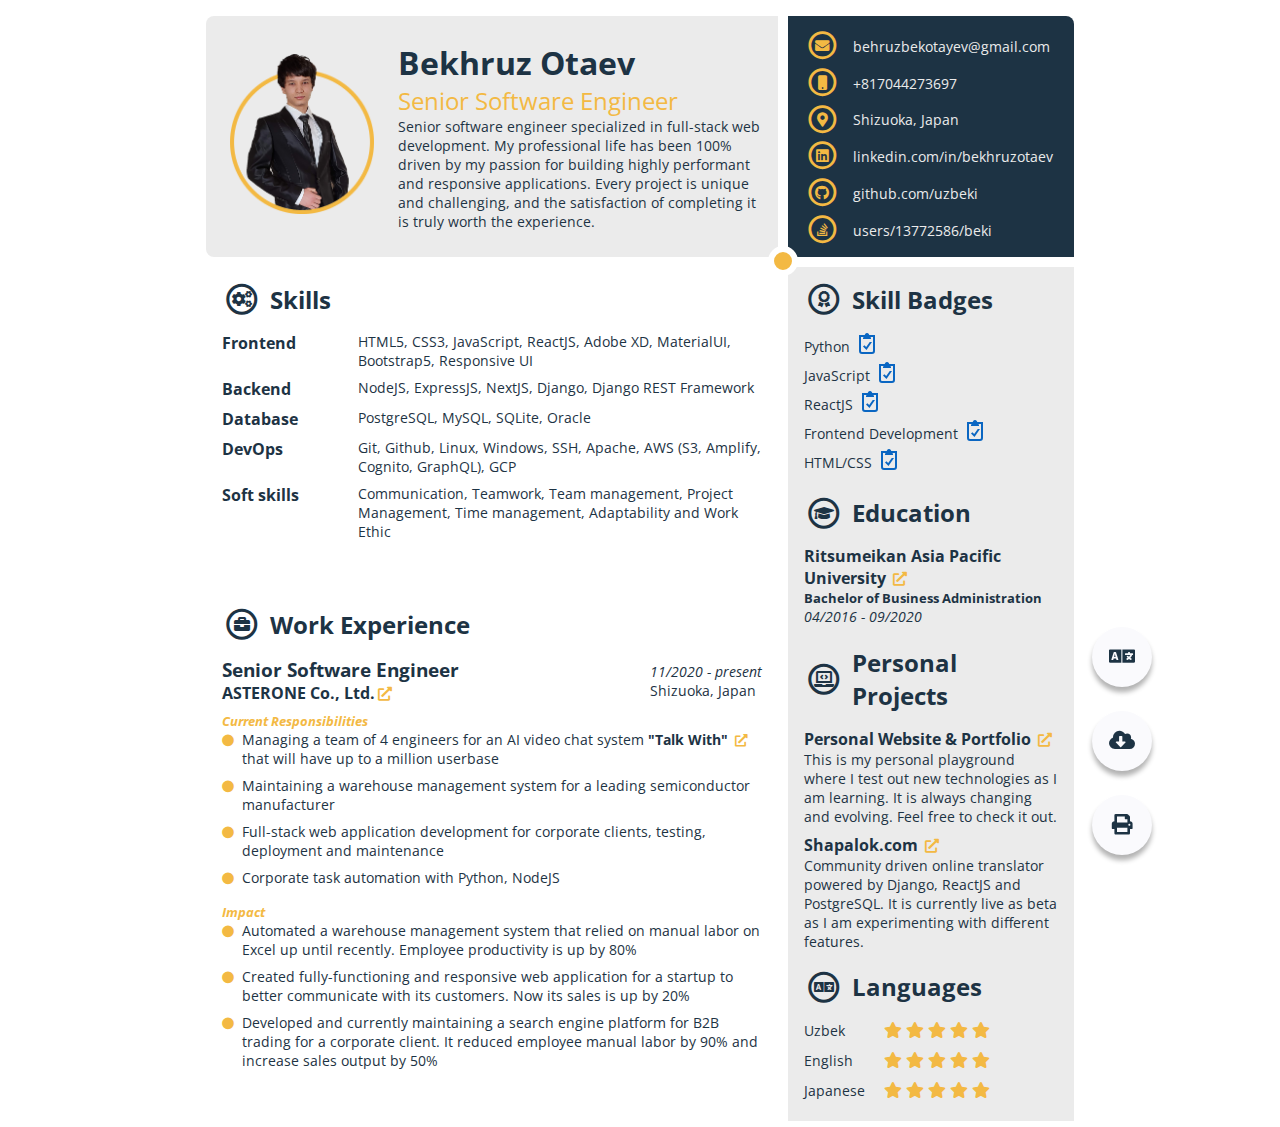
==== commit 915e774b: "Resume updated" ====
--- a/resume/index.html
+++ b/resume/index.html
@@ -141,7 +141,7 @@
                 <h5>Current Responsibilities</h5>
                 <ul>
                   <li><i class="fas fa-xs fa-circle"></i>
-                    <p>Managing a team of 4 engineers for a B2C project that will have up to a million userbase</p>
+                    <p>Managing a team of 4 engineers for an AI video chat system <a href="https://wowride.jp/#Summary" target='_blank'><b>"Talk With"</b> <i class="fas fa-external-link-alt fa-sm"></i></a> that will have up to a million userbase</p>
                   </li>
                   <li><i class="fas fa-xs fa-circle"></i>
                     <p>Maintaining a warehouse management system for a leading semiconductor
--- a/resume/styles.css
+++ b/resume/styles.css
@@ -24,7 +24,7 @@
     margin: 0;
     padding: 0;
     border: 0;
-    font-family: 'Open Sans', sans-serif;
+    font-family: "Open Sans", sans-serif;
     vertical-align: baseline;
     color: var(--text-darker);
 }
@@ -46,10 +46,10 @@
 
 /* custom variables */
 :root {
-    --yellow: #F3B943;
-    --light-grey: #EBEBEB;
+    --yellow: #f3b943;
+    --light-grey: #ebebeb;
     --dark-grey: rgb(29, 51, 68);
-    --text-darker: #1D3344;
+    --text-darker: #1d3344;
     --text-lighter: #838383;
     --tag-bg: #336699;
     --border-radius: 8px;
@@ -58,9 +58,9 @@
     --font-small: 0.9rem;
 }
 
-:root[lang='ja'] {
+:root[lang="ja"] {
     font-size: 15px;
-    font-family: 'Noto Serif JP', serif !important;
+    font-family: "Noto Serif JP", serif !important;
 }
 
 body {
@@ -73,11 +73,11 @@
     grid-template-rows: 22% 78%;
     padding: var(--space-big);
     gap: 10px;
-    min-width: 900px;
+    width: 900px;
     margin: 0 auto;
 }
 
-:root[lang='ja'] main {
+:root[lang="ja"] main {
     grid-template-rows: 24% 76%;
 }
 
@@ -91,7 +91,8 @@
     position: relative;
 }
 
-#top-left .avatar {}
+#top-left .avatar {
+}
 
 #top-left .avatar img {
     width: 10rem;
@@ -99,7 +100,6 @@
     /* border-radius: calc(var(--border-radius) * 2); */
     /* border: 3px solid var(--yellow); */
     object-fit: contain;
-
 }
 
 #top-left h1 {
@@ -112,7 +112,7 @@
 }
 
 #top-left::after {
-    content: '';
+    content: "";
     display: block;
     border-radius: 50%;
     background-color: var(--yellow);
@@ -125,7 +125,6 @@
     z-index: 1;
 }
 
-
 #top-right {
     background-color: var(--dark-grey);
     border-top-right-radius: var(--border-radius);
@@ -136,7 +135,7 @@
     display: flex;
     flex-direction: column;
     align-items: flex-start;
-    gap: .5rem;
+    gap: 0.5rem;
     font-size: var(--font-small);
 }
 
@@ -167,7 +166,7 @@
 
 #bottom-left .skills ul {
     display: grid;
-    gap: .5rem;
+    gap: 0.5rem;
 }
 
 #bottom-left .skills .flex {
@@ -196,8 +195,7 @@
 .projects ul {
     display: flex;
     flex-direction: column;
-    gap: .5rem;
-
+    gap: 0.5rem;
 }
 
 #bottom-left ul li {
@@ -216,7 +214,7 @@
 
 .experience {
     display: grid;
-    gap: .5rem;
+    gap: 0.5rem;
 }
 
 .flex-between {
@@ -238,12 +236,9 @@
 }
 
 .fa-external-link-alt {
-    margin: 0 .2rem;
-    color: var(--yellow);
-}
-
-
-
+    margin: 0 0.2rem;
+    color: var(--yellow);
+}
 
 #bottom-right {
     background-color: var(--light-grey);
@@ -283,7 +278,6 @@
 p {
     font-size: var(--font-small);
 }
-
 
 .floating_actions {
     position: fixed;
@@ -308,7 +302,7 @@
     height: 2.5rem;
     font-size: 1.3rem;
     outline: 0 solid;
-    transition: all .4s ease-out;
+    transition: all 0.4s ease-out;
     box-shadow: 0 0.25em 0.25em rgb(0 0 0 / 30%);
     cursor: pointer;
 
@@ -345,4 +339,4 @@
         transform: scale(4);
         opacity: 0;
     }
-}+}
--- a/resume/screen.css
+++ b/resume/screen.css
@@ -1,6 +1,4 @@
 /* custom variables */
 :root {
     font-size: 16px;
-    
 }
-
